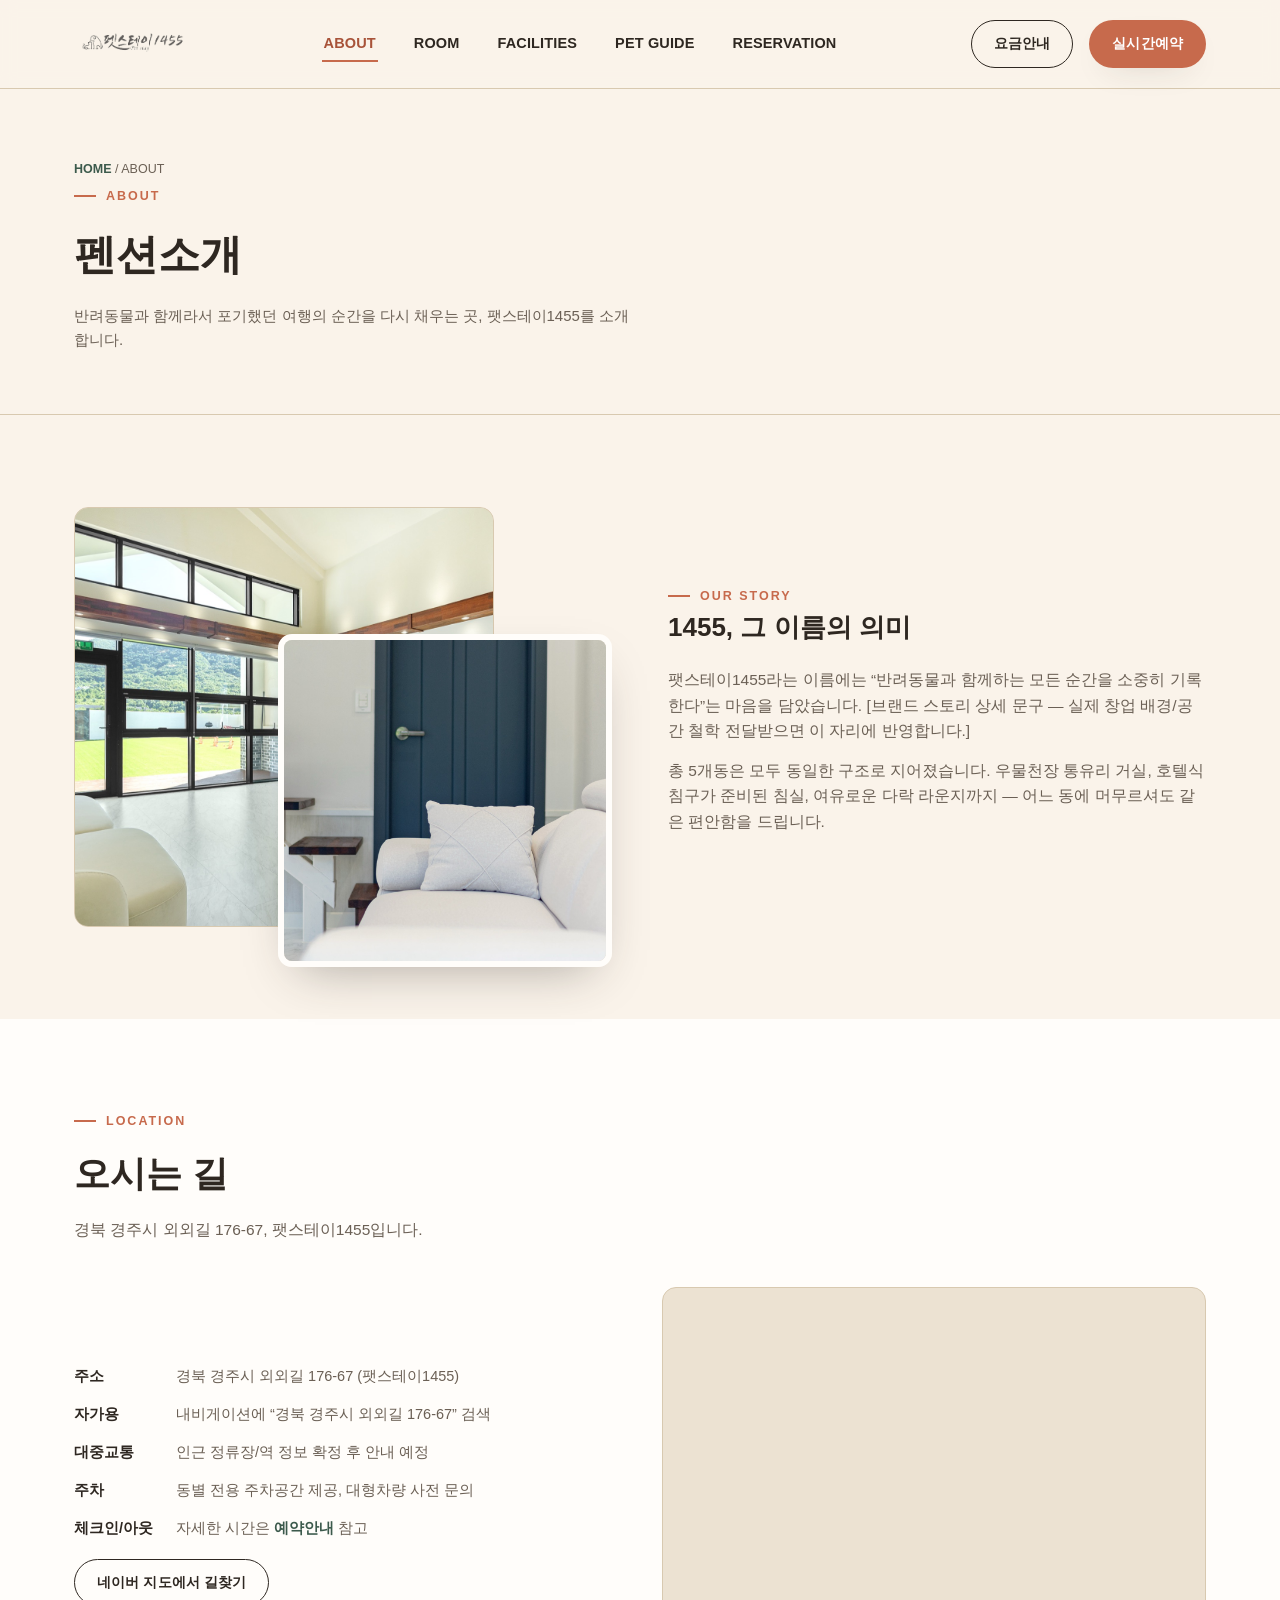
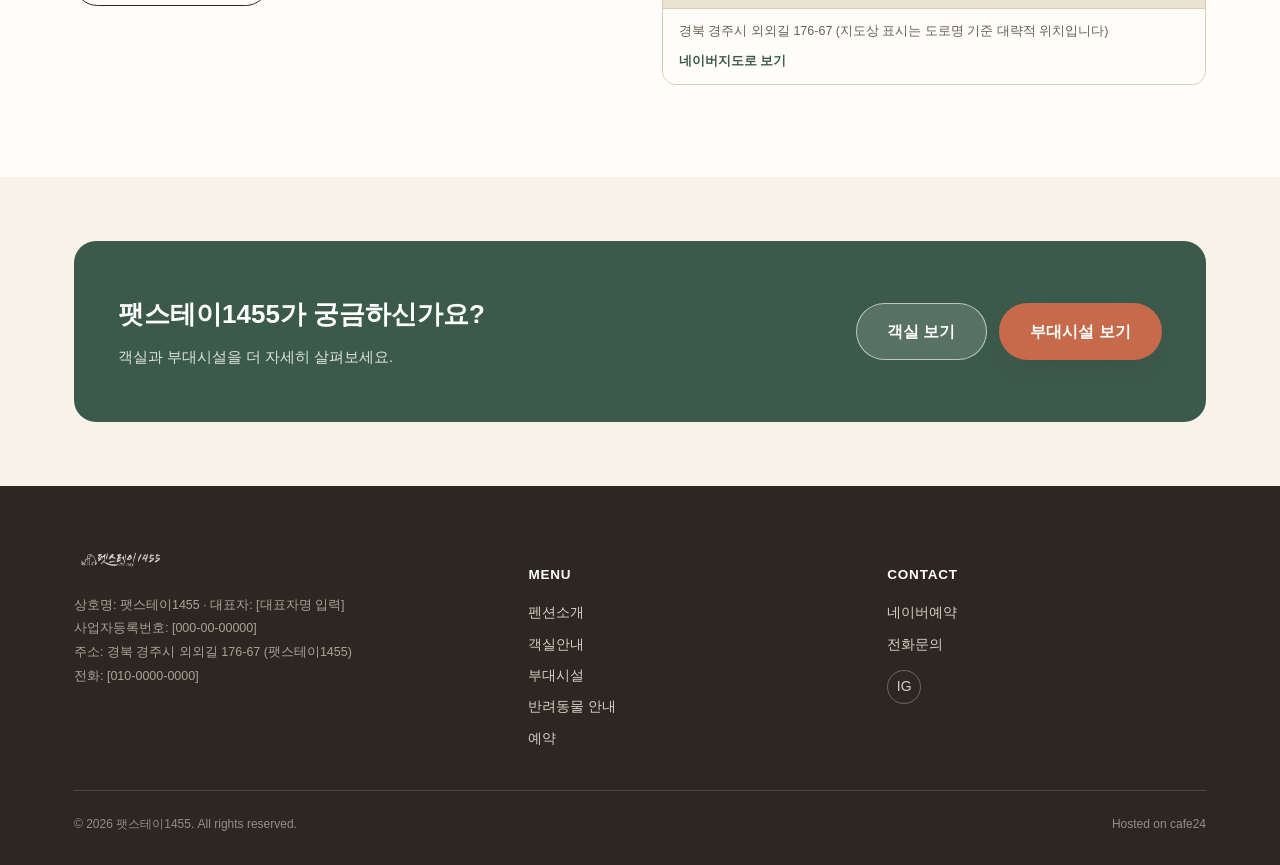
==== about.html @ 86162119 "Show map inline instead of click-through link Naver Maps requires an NCP Maps API client ID to embed" ====
<!DOCTYPE html>
<html lang="ko">
<head>
<meta charset="UTF-8">
<meta name="viewport" content="width=device-width, initial-scale=1.0">
<title>펜션소개 | 팻스테이1455</title>
<meta name="description" content="애견동반 독채펜션 팻스테이1455의 소개와 오시는 길 안내입니다.">
<link rel="icon" href="images/logo.png">
<link rel="stylesheet" href="css/style.css">
</head>
<body>

<header class="site-header">
  <div class="wrap">
    <a href="index.html" class="brand"><img src="images/logo.png" alt="팻스테이1455"></a>
    <nav class="gnb" id="gnb">
      <a href="about.html" aria-current="page">ABOUT</a>
      <a href="rooms.html">ROOM</a>
      <a href="facilities.html">FACILITIES</a>
      <a href="pet-guide.html">PET GUIDE</a>
      <a href="reservation.html">RESERVATION</a>
    </nav>
    <div class="header-cta">
      <a class="btn btn-outline" href="reservation.html">요금안내</a>
      <a class="btn btn-primary" href="https://booking.naver.com/booking/3/bizes/1223844" target="_blank" rel="noopener">실시간예약</a>
      <button class="nav-toggle" id="navToggle" aria-label="메뉴 열기" aria-expanded="false"><span></span></button>
    </div>
  </div>
</header>

<main>
  <section class="page-hero">
    <div class="wrap">
      <div class="breadcrumb"><a href="index.html">HOME</a> / ABOUT</div>
      <div class="eyebrow">About</div>
      <h1>펜션소개</h1>
      <p>반려동물과 함께라서 포기했던 여행의 순간을 다시 채우는 곳, 팻스테이1455를 소개합니다.</p>
    </div>
  </section>

  <section class="section">
    <div class="wrap intro-grid">
      <div class="intro-photos" data-reveal>
        <div class="ph tall">
          <img src="images/room-living-1.jpg" alt="거실 통유리 전경" onerror="this.style.display='none'">
        </div>
        <div class="ph square">
          <img src="images/room-detail.jpg" alt="계단 및 실내 디테일" onerror="this.style.display='none'">
        </div>
      </div>
      <div class="intro-text" data-reveal>
        <div class="eyebrow">Our Story</div>
        <h3>1455, 그 이름의 의미</h3>
        <p>팻스테이1455라는 이름에는 &ldquo;반려동물과 함께하는 모든 순간을 소중히 기록한다&rdquo;는 마음을 담았습니다. [브랜드 스토리 상세 문구 — 실제 창업 배경/공간 철학 전달받으면 이 자리에 반영합니다.]</p>
        <p>총 5개동은 모두 동일한 구조로 지어졌습니다. 우물천장 통유리 거실, 호텔식 침구가 준비된 침실, 여유로운 다락 라운지까지 — 어느 동에 머무르셔도 같은 편안함을 드립니다.</p>
      </div>
    </div>
  </section>

  <section class="section bg-paper">
    <div class="wrap">
      <div class="section-head" data-reveal>
        <div class="eyebrow">Location</div>
        <h2>오시는 길</h2>
        <p>경북 경주시 외외길 176-67, 팻스테이1455입니다.</p>
      </div>
      <div class="location-grid" data-reveal>
        <div>
          <ul class="info-list">
            <li><b>주소</b><span>경북 경주시 외외길 176-67 (팻스테이1455)</span></li>
            <li><b>자가용</b><span>내비게이션에 &ldquo;경북 경주시 외외길 176-67&rdquo; 검색</span></li>
            <li><b>대중교통</b><span>인근 정류장/역 정보 확정 후 안내 예정</span></li>
            <li><b>주차</b><span>동별 전용 주차공간 제공, 대형차량 사전 문의</span></li>
            <li><b>체크인/아웃</b><span>자세한 시간은 <a href="reservation.html" style="color:var(--pine); font-weight:600;">예약안내</a> 참고</span></li>
          </ul>
          <a class="btn btn-outline" style="margin-top:18px;" href="https://map.naver.com/p/search/%EA%B2%BD%EB%B6%81%20%EA%B2%BD%EC%A3%BC%EC%8B%9C%20%EC%99%B8%EC%99%B8%EA%B8%B8%20176-67" target="_blank" rel="noopener">네이버 지도에서 길찾기</a>
        </div>
        <div class="map-embed">
          <iframe src="https://www.openstreetmap.org/export/embed.html?bbox=129.167342%2C35.815226%2C129.179342%2C35.823226&amp;layer=mapnik&amp;marker=35.8192258%2C129.1733416" loading="lazy" referrerpolicy="no-referrer-when-downgrade" title="팻스테이1455 위치 지도"></iframe>
          <div class="map-embed-foot">
            <span>경북 경주시 외외길 176-67 (지도상 표시는 도로명 기준 대략적 위치입니다)</span>
            <a href="https://map.naver.com/p/search/%EA%B2%BD%EB%B6%81%20%EA%B2%BD%EC%A3%BC%EC%8B%9C%20%EC%99%B8%EC%99%B8%EA%B8%B8%20176-67" target="_blank" rel="noopener">네이버지도로 보기</a>
          </div>
        </div>
      </div>
    </div>
  </section>

  <section class="section-tight">
    <div class="wrap">
      <div class="cta-band" data-reveal>
        <div>
          <h3>팻스테이1455가 궁금하신가요?</h3>
          <p>객실과 부대시설을 더 자세히 살펴보세요.</p>
        </div>
        <div style="display:flex; gap:12px; flex-wrap:wrap;">
          <a class="btn btn-ghost-light btn-lg" href="rooms.html">객실 보기</a>
          <a class="btn btn-primary btn-lg" href="facilities.html">부대시설 보기</a>
        </div>
      </div>
    </div>
  </section>
</main>

<footer class="site-footer">
  <div class="wrap">
    <div class="footer-grid">
      <div class="footer-brand">
        <img src="images/logo-white.png" alt="팻스테이1455">
        <p class="footer-biz">
          상호명: 팻스테이1455 &middot; 대표자: [대표자명 입력]<br>
          사업자등록번호: [000-00-00000]<br>
          주소: 경북 경주시 외외길 176-67 (팻스테이1455)<br>
          전화: [010-0000-0000]
        </p>
      </div>
      <div>
        <h5>MENU</h5>
        <ul>
          <li><a href="about.html">펜션소개</a></li>
          <li><a href="rooms.html">객실안내</a></li>
          <li><a href="facilities.html">부대시설</a></li>
          <li><a href="pet-guide.html">반려동물 안내</a></li>
          <li><a href="reservation.html">예약</a></li>
        </ul>
      </div>
      <div>
        <h5>CONTACT</h5>
        <ul>
          <li><a href="https://booking.naver.com/booking/3/bizes/1223844" target="_blank" rel="noopener">네이버예약</a></li>
          <li><a href="tel:010-0000-0000">전화문의</a></li>
        </ul>
        <div class="sns-row" style="margin-top:14px;">
          <a href="#" aria-label="인스타그램">IG</a>
        </div>
      </div>
    </div>
    <div class="footer-bottom">
      <span>&copy; 2026 팻스테이1455. All rights reserved.</span>
      <span>Hosted on cafe24</span>
    </div>
  </div>
</footer>

<script src="js/main.js"></script>
</body>
</html>
---- css/style.css ----
/* =========================================================
   팻스테이1455 — 공통 스타일시트
   ========================================================= */

:root{
  --cream:#faf3ea;
  --paper:#fffdfa;
  --ink:#2e2721;
  --ink-soft:#6b6055;
  --terracotta:#c76a4c;
  --terracotta-dark:#a8533a;
  --terracotta-soft:#efd3c4;
  --pine:#3c5a4c;
  --pine-dark:#2b4238;
  --sky:#5c86a6;
  --stone:#ece2d2;
  --stone-line:#d8c9b0;
  --stone-line-strong:#b9a887;
  --shadow-soft: 0 12px 32px -18px rgba(46,39,33,0.28);
  --shadow-strong: 0 20px 48px -20px rgba(46,39,33,0.38);
  --radius-s: 8px;
  --radius-m: 14px;
  --radius-l: 22px;
  --sans: "Pretendard", -apple-system, BlinkMacSystemFont, "Apple SD Gothic Neo", "Malgun Gothic", "Noto Sans KR", sans-serif;
}

*, *::before, *::after{ box-sizing: border-box; }
html{ scroll-behavior: smooth; }
body{
  margin:0;
  background: var(--cream);
  color: var(--ink);
  font-family: var(--sans);
  line-height: 1.65;
  -webkit-font-smoothing: antialiased;
}
img{ max-width:100%; display:block; }
a{ color:inherit; text-decoration:none; }
ul{ margin:0; padding:0; list-style:none; }
h1,h2,h3,h4{ margin:0; text-wrap:balance; }
button{ font-family:inherit; }

.wrap{
  max-width: 1180px;
  margin: 0 auto;
  padding: 0 24px;
}

/* ---------- Header / GNB ---------- */
.site-header{
  position: sticky;
  top:0;
  z-index: 100;
  background: rgba(250,243,234,0.92);
  backdrop-filter: blur(8px);
  border-bottom: 1px solid var(--stone-line);
}
.site-header .wrap{
  display:flex;
  align-items:center;
  justify-content: space-between;
  height: 88px;
}
.brand{ display:flex; align-items:center; gap:10px; }
.brand img{ height: 48px; width:auto; }

.gnb{ display:flex; align-items:center; gap:34px; }
.gnb a{
  font-size: 14.5px;
  font-weight: 600;
  letter-spacing: 0.01em;
  color: var(--ink);
  position:relative;
  padding: 6px 2px;
}
.gnb a::after{
  content:"";
  position:absolute;
  left:0; right:0; bottom:0;
  height:2px;
  background: var(--terracotta);
  transform: scaleX(0);
  transform-origin: left;
  transition: transform .2s ease;
}
.gnb a:hover::after, .gnb a[aria-current="page"]::after{ transform: scaleX(1); }
.gnb a[aria-current="page"]{ color: var(--terracotta-dark); }

.header-cta{
  display:flex;
  align-items:center;
  gap:16px;
}
.btn{
  display:inline-flex;
  align-items:center;
  justify-content:center;
  gap:8px;
  padding: 11px 22px;
  border-radius: 100px;
  font-size: 14px;
  font-weight: 700;
  letter-spacing: 0.01em;
  border: 1px solid transparent;
  cursor:pointer;
  transition: transform .15s ease, box-shadow .15s ease, background .15s ease;
}
.btn:hover{ transform: translateY(-1px); }
.btn-primary{ background: var(--terracotta); color:#fff; box-shadow: var(--shadow-soft); }
.btn-primary:hover{ background: var(--terracotta-dark); }
.btn-outline{ background: transparent; border-color: var(--ink); color: var(--ink); }
.btn-outline:hover{ background: var(--ink); color: var(--cream); }
.btn-ghost-light{ background: rgba(255,255,255,0.14); border-color: rgba(255,255,255,0.6); color:#fff; }
.btn-ghost-light:hover{ background: rgba(255,255,255,0.26); }
.btn-block{ width:100%; }
.btn-lg{ padding:15px 30px; font-size:15.5px; }

.nav-toggle{
  display:none;
  width:40px; height:40px;
  border:1px solid var(--stone-line-strong);
  border-radius:10px;
  background: var(--paper);
  align-items:center; justify-content:center;
  cursor:pointer;
}
.nav-toggle span, .nav-toggle span::before, .nav-toggle span::after{
  content:""; display:block; width:18px; height:2px; background: var(--ink); position:relative; transition:.2s;
}
.nav-toggle span::before{ position:absolute; top:-6px; }
.nav-toggle span::after{ position:absolute; top:6px; }

/* ---------- Mobile nav ---------- */
@media (max-width: 880px){
  .gnb{
    position:fixed;
    top: 88px; left:0; right:0;
    background: var(--cream);
    flex-direction:column;
    align-items:flex-start;
    padding: 26px 24px 32px;
    gap: 20px;
    max-height: calc(100dvh - 88px);
    overflow-y: auto;
    box-shadow: var(--shadow-soft);
    border-bottom: 1px solid var(--stone-line);
    opacity: 0;
    visibility: hidden;
    transform: translateY(-10px);
    transition: transform .2s ease, opacity .2s ease, visibility .2s;
  }
  .gnb.open{ opacity:1; visibility:visible; transform: translateY(0); }
  .gnb a{ font-size: 17px; }
  .header-cta .btn-outline{ display:none; }
  .nav-toggle{ display:flex; }
}

/* ---------- Eyebrow / section headers ---------- */
.eyebrow{
  font-size: 12.5px;
  letter-spacing: 0.16em;
  text-transform: uppercase;
  color: var(--terracotta);
  font-weight: 700;
  display:flex; align-items:center; gap:10px;
}
.eyebrow::before{ content:""; width:22px; height:2px; background: var(--terracotta); display:inline-block; }

.section{ padding: 92px 0; }
.section-tight{ padding: 64px 0; }
.section-head{ max-width: 640px; margin-bottom: 44px; }
.section-head h2{
  font-size: clamp(26px, 3vw, 36px);
  margin-top: 12px;
  font-weight: 800;
}
.section-head p{ color: var(--ink-soft); margin-top: 14px; font-size: 15.5px; }
.section-head.center{ margin-left:auto; margin-right:auto; text-align:center; }
.section-head.center .eyebrow{ justify-content:center; }
.section-head.center .eyebrow::before{ display:none; }

.bg-paper{ background: var(--paper); }
.bg-pine{ background: var(--pine); color: #f3ede2; }
.bg-pine .eyebrow{ color: var(--terracotta-soft); }
.bg-pine .eyebrow::before{ background: var(--terracotta-soft); }
.bg-pine .section-head p{ color: rgba(243,237,226,0.78); }

/* ---------- Placeholder photo blocks ----------
   실제 JPG가 images/ 폴더에 들어오면 자동으로 그 사진이 노출되고,
   아직 없을 때는 대체 라벨이 있는 플레이스홀더로 보입니다. */
.ph{
  position:relative;
  border-radius: var(--radius-m);
  overflow:hidden;
  background:
    repeating-linear-gradient(135deg, var(--stone) 0 10px, #e2d5bf 10px 20px);
  border: 1px solid var(--stone-line);
  display:flex; align-items:flex-end;
  min-height: 220px;
}
.ph img{
  position:absolute; inset:0;
  width:100%; height:100%; object-fit:cover;
}
.ph.tall{ min-height: 420px; }
.ph.short{ min-height: 160px; }
.ph.square{ aspect-ratio: 1/1; min-height:0; }
.ph.wide{ aspect-ratio: 16/9; min-height:0; }

/* ---------- Hero ---------- */
.hero{
  position:relative;
  min-height: 82vh;
  display:flex;
  align-items:center;
  color:#fff;
  background: linear-gradient(180deg, rgba(30,25,20,0.35), rgba(30,25,20,0.6)),
    repeating-linear-gradient(135deg, #4a5c4f 0 24px, #3c4d42 24px 48px);
}
.hero.has-photo{ background-size: cover; background-position: center; }
.hero-inner{ position:relative; z-index:1; }
.hero h1{
  font-size: clamp(32px, 5vw, 56px);
  font-weight: 800;
  line-height:1.25;
  text-wrap: balance;
}
.hero .tagline{
  margin-top: 18px;
  font-size: 16.5px;
  max-width: 520px;
  opacity: 0.92;
}
.hero-actions{ margin-top: 34px; display:flex; gap:14px; flex-wrap:wrap; }

/* ---------- Quick icon strip ---------- */
.quick-strip{
  display:grid;
  grid-template-columns: repeat(5, 1fr);
  gap: 1px;
  background: var(--stone-line);
  border-top:1px solid var(--stone-line);
  border-bottom:1px solid var(--stone-line);
}
.quick-item{
  background: var(--paper);
  padding: 26px 14px;
  text-align:center;
  display:flex; flex-direction:column; align-items:center; gap:10px;
}
.quick-item .ic{ font-size: 26px; }
.quick-item span{ font-size: 13px; font-weight:600; color: var(--ink-soft); }
@media (max-width: 760px){
  .quick-strip{ grid-template-columns: repeat(2, 1fr); }
}

/* ---------- Intro (2-column story) ---------- */
.intro-grid{
  display:grid;
  grid-template-columns: 1fr 1fr;
  gap: 56px;
  align-items:center;
}
.intro-photos{ position:relative; }
.intro-photos .ph:first-child{ width: 78%; }
.intro-photos .ph:last-child{
  width: 62%; position:absolute; right:0; bottom:-40px;
  box-shadow: var(--shadow-strong); border: 6px solid var(--paper);
}
.intro-text h3{ font-size: 26px; margin-bottom: 18px; }
.intro-text p{ color: var(--ink-soft); font-size: 15.5px; margin: 0 0 14px; }
@media (max-width: 880px){
  .intro-grid{ grid-template-columns: 1fr; }
  .intro-photos{ margin-bottom: 60px; }
}

/* ---------- Cards / grids ---------- */
.card-grid{ display:grid; gap: 26px; }
.cols-2{ grid-template-columns: repeat(2, 1fr); }
.cols-3{ grid-template-columns: repeat(3, 1fr); }
.cols-4{ grid-template-columns: repeat(4, 1fr); }
.cols-5{ grid-template-columns: repeat(5, 1fr); }
@media (max-width: 980px){
  .cols-3, .cols-4, .cols-5{ grid-template-columns: repeat(2, 1fr); }
}
@media (max-width: 600px){
  .cols-2, .cols-3, .cols-4, .cols-5{ grid-template-columns: 1fr; }
}

.fac-card{
  background: var(--paper);
  border: 1px solid var(--stone-line);
  border-radius: var(--radius-m);
  overflow:hidden;
  box-shadow: var(--shadow-soft);
  transition: transform .2s ease;
}
.fac-card:hover{ transform: translateY(-4px); }
.fac-card .body{ padding: 20px 22px 24px; }
.fac-card h3{ font-size: 17.5px; margin-bottom: 6px; }
.fac-card p{ font-size: 13.5px; color: var(--ink-soft); margin:0; }

/* ---------- Pet gallery ---------- */
.pet-gallery{ display:grid; grid-template-columns: 1.3fr 1fr 1fr; gap: 14px; }
.pet-gallery .ph:first-child{ grid-row: span 2; }
@media (max-width: 760px){
  .pet-gallery{ grid-template-columns: 1fr 1fr; }
  .pet-gallery .ph:first-child{ grid-column: span 2; grid-row: auto; }
}

/* ---------- Guide strip ---------- */
.guide-strip{
  display:grid;
  grid-template-columns: repeat(4, 1fr);
  gap: 20px;
}
.guide-item{
  background: var(--paper);
  border: 1px solid var(--stone-line);
  border-radius: var(--radius-m);
  padding: 22px;
}
.guide-item .ic{ font-size:22px; margin-bottom:10px; display:block; }
.guide-item h4{ font-size: 14.5px; margin-bottom:6px; }
.guide-item p{ font-size: 13px; color: var(--ink-soft); margin:0; }
@media (max-width: 880px){ .guide-strip{ grid-template-columns: repeat(2,1fr); } }

/* ---------- Room booking cards ---------- */
.room-cards{ display:grid; grid-template-columns: 1fr 1fr; gap: 26px; }
@media (max-width: 880px){ .room-cards{ grid-template-columns: 1fr; } }
.room-card{
  background: var(--paper);
  border: 1px solid var(--stone-line);
  border-radius: var(--radius-l);
  padding: 30px;
  box-shadow: var(--shadow-soft);
  display:flex; flex-direction:column; gap:16px;
}
.room-card .tag{
  align-self:flex-start;
  font-size: 11.5px; font-weight:700; letter-spacing:.04em;
  padding: 4px 12px; border-radius:100px;
  background: var(--terracotta-soft); color: var(--terracotta-dark);
}
.room-card h3{ font-size: 22px; }
.room-card .spec-list{ display:flex; flex-direction:column; gap:8px; margin: 4px 0 6px; }
.room-card .spec-list li{ font-size: 13.5px; color: var(--ink-soft); display:flex; gap:8px; }
.room-card .spec-list li b{ color: var(--ink); font-weight:600; min-width: 74px; }
.room-card .price{ font-size: 20px; font-weight:800; }
.room-card .price small{ font-size: 12.5px; font-weight:500; color: var(--ink-soft); }

/* ---------- Location / Map embed ---------- */
.map-embed{
  border: 1px solid var(--stone-line);
  border-radius: var(--radius-m);
  overflow: hidden;
  background: var(--stone);
}
.map-embed iframe{
  width: 100%;
  height: 320px;
  border: 0;
  display: block;
}
.map-embed-foot{
  display:flex;
  align-items:center;
  justify-content:space-between;
  gap: 10px;
  flex-wrap: wrap;
  padding: 12px 16px;
  font-size: 12.5px;
  color: var(--ink-soft);
  background: var(--paper);
  border-top: 1px solid var(--stone-line);
}
.map-embed-foot a{ color: var(--pine); font-weight:700; white-space:nowrap; }
.location-grid{ display:grid; grid-template-columns: 1fr 1fr; gap: 44px; align-items:center; }
@media (max-width: 880px){ .location-grid{ grid-template-columns:1fr; } }
.info-list{ display:flex; flex-direction:column; gap:14px; }
.info-list li{ display:flex; gap:14px; font-size:14.5px; }
.info-list li b{ min-width: 88px; color: var(--ink); }
.info-list li span{ color: var(--ink-soft); }

/* ---------- CTA band ---------- */
.cta-band{
  background: var(--pine);
  color: #fff;
  border-radius: var(--radius-l);
  padding: 52px 44px;
  display:flex; align-items:center; justify-content:space-between; gap: 30px;
  flex-wrap:wrap;
}
.cta-band h3{ font-size: 26px; margin-bottom:10px; }
.cta-band p{ opacity:.82; margin:0; font-size:14.5px; }

/* ---------- Footer ---------- */
.site-footer{ background: var(--ink); color: rgba(250,243,234,0.82); padding: 56px 0 30px; }
.footer-grid{ display:grid; grid-template-columns: 1.3fr 1fr 1fr; gap: 40px; }
@media (max-width:880px){ .footer-grid{ grid-template-columns:1fr; } }
.footer-grid h5{ color:#fff; font-size:13.5px; letter-spacing:.06em; text-transform:uppercase; margin-bottom:16px; }
.footer-brand img{ height:38px; margin-bottom:14px; }
.footer-grid ul{ display:flex; flex-direction:column; gap:9px; font-size:13.5px; }
.footer-grid ul a:hover{ color:#fff; }
.footer-biz{ font-size:12.5px; line-height:1.9; color: rgba(250,243,234,0.6); }
.footer-bottom{
  margin-top: 40px; padding-top: 24px;
  border-top: 1px solid rgba(250,243,234,0.14);
  display:flex; justify-content:space-between; flex-wrap:wrap; gap:10px;
  font-size: 12px; color: rgba(250,243,234,0.5);
}
.sns-row{ display:flex; gap:12px; }
.sns-row a{
  width:34px; height:34px; border-radius:50%;
  border:1px solid rgba(250,243,234,0.3);
  display:flex; align-items:center; justify-content:center;
  font-size:14px;
}

/* ---------- Page hero (sub pages) ---------- */
.page-hero{
  padding: 70px 0 46px;
  border-bottom: 1px solid var(--stone-line);
}
.page-hero .eyebrow{ justify-content:flex-start; }
.page-hero h1{ font-size: clamp(28px,4vw,42px); margin-top:14px; }
.page-hero p{ color: var(--ink-soft); margin-top:14px; max-width: 560px; font-size:15px; }
.breadcrumb{ font-size:12.5px; color: var(--ink-soft); margin-bottom: 6px; }
.breadcrumb a{ color: var(--pine); font-weight:600; }

/* ---------- Utility ---------- */
.stack{ display:flex; flex-direction:column; gap:14px; }
.mt-0{ margin-top:0; }
.text-center{ text-align:center; }
.divider{ height:1px; background: var(--stone-line); margin: 0; }
.note-box{
  background: var(--stone);
  border: 1px solid var(--stone-line);
  border-radius: var(--radius-m);
  padding: 22px 24px;
  font-size: 13.5px;
  color: var(--ink-soft);
}
.note-box b{ color: var(--ink); }
.table-simple{ width:100%; border-collapse: collapse; }
.table-simple th, .table-simple td{
  padding: 14px 16px; text-align:left; font-size:14px;
  border-bottom: 1px solid var(--stone-line);
}
.table-simple th{ color: var(--ink-soft); font-weight:600; font-size:13px; }
.table-wrap{ overflow-x:auto; background: var(--paper); border:1px solid var(--stone-line); border-radius: var(--radius-m); }

[data-reveal]{ opacity:0; transform: translateY(18px); transition: opacity .6s ease, transform .6s ease; }
[data-reveal].in{ opacity:1; transform:none; }
@media (prefers-reduced-motion: reduce){
  [data-reveal]{ opacity:1; transform:none; transition:none; }
  html{ scroll-behavior:auto; }
}
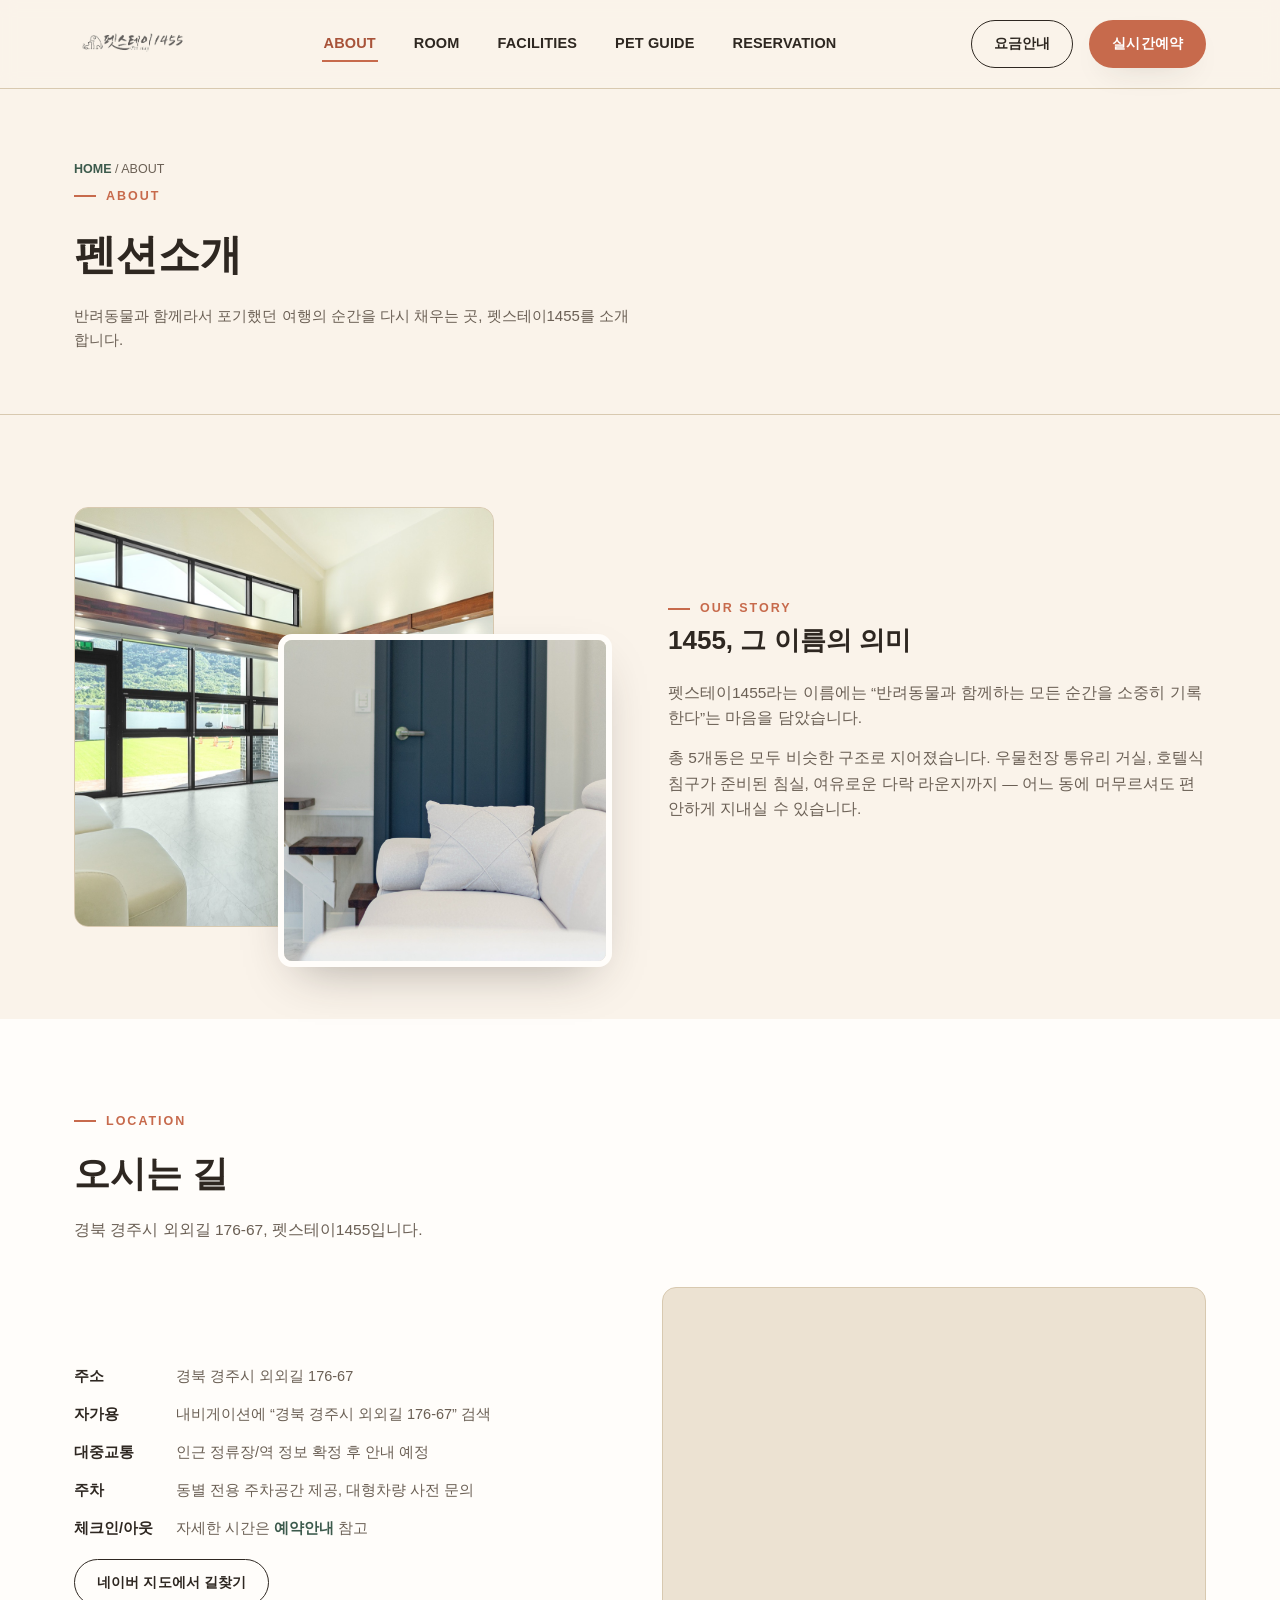
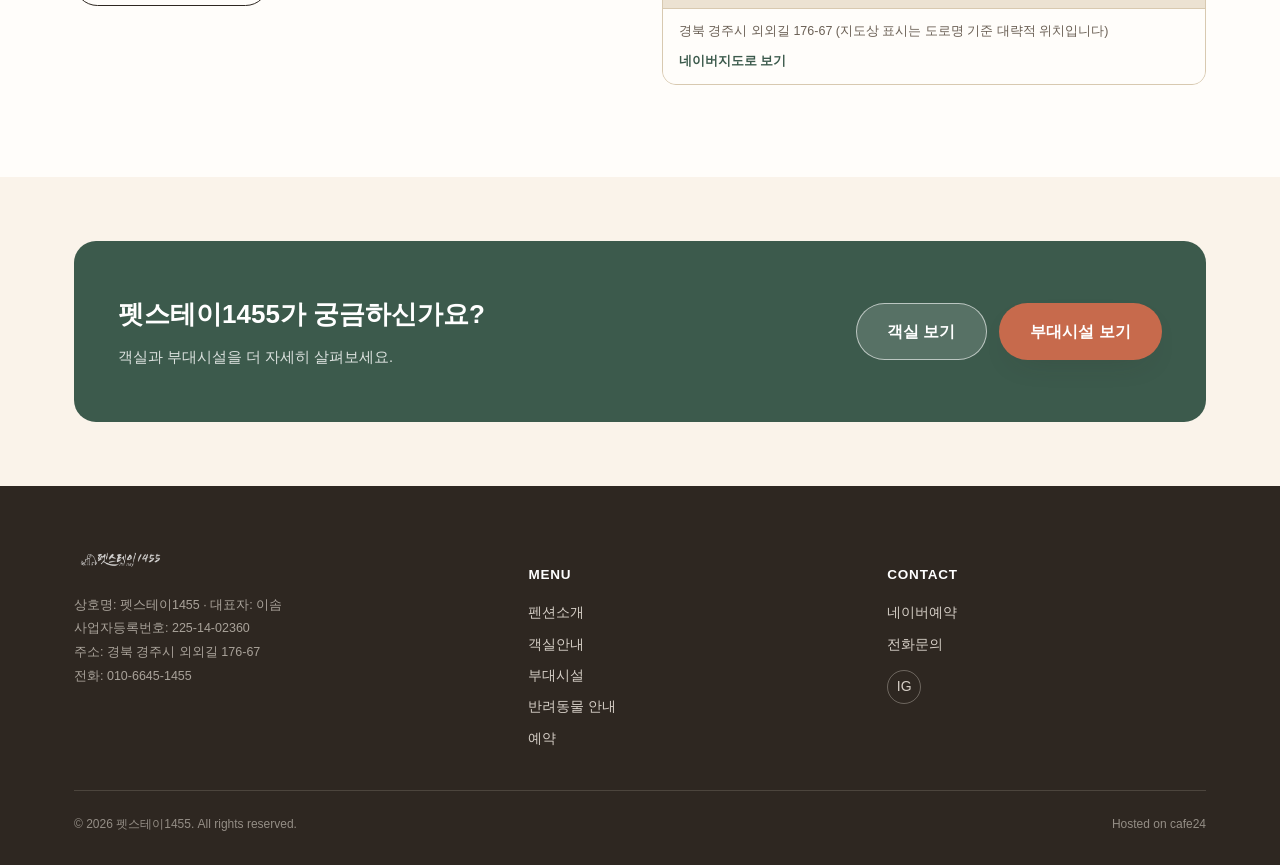
==== commit cffb4dbc: "Apply PDF review feedback and real business info - Correct brand spelling sitewide: 팻스테이1455 -> 펫스테이" ====
--- a/about.html
+++ b/about.html
@@ -3,8 +3,8 @@
 <head>
 <meta charset="UTF-8">
 <meta name="viewport" content="width=device-width, initial-scale=1.0">
-<title>펜션소개 | 팻스테이1455</title>
-<meta name="description" content="애견동반 독채펜션 팻스테이1455의 소개와 오시는 길 안내입니다.">
+<title>펜션소개 | 펫스테이1455</title>
+<meta name="description" content="애견동반 독채펜션 펫스테이1455의 소개와 오시는 길 안내입니다.">
 <link rel="icon" href="images/logo.png">
 <link rel="stylesheet" href="css/style.css">
 </head>
@@ -12,7 +12,7 @@
 
 <header class="site-header">
   <div class="wrap">
-    <a href="index.html" class="brand"><img src="images/logo.png" alt="팻스테이1455"></a>
+    <a href="index.html" class="brand"><img src="images/logo.png" alt="펫스테이1455"></a>
     <nav class="gnb" id="gnb">
       <a href="about.html" aria-current="page">ABOUT</a>
       <a href="rooms.html">ROOM</a>
@@ -34,7 +34,7 @@
       <div class="breadcrumb"><a href="index.html">HOME</a> / ABOUT</div>
       <div class="eyebrow">About</div>
       <h1>펜션소개</h1>
-      <p>반려동물과 함께라서 포기했던 여행의 순간을 다시 채우는 곳, 팻스테이1455를 소개합니다.</p>
+      <p>반려동물과 함께라서 포기했던 여행의 순간을 다시 채우는 곳, 펫스테이1455를 소개합니다.</p>
     </div>
   </section>
 
@@ -51,8 +51,8 @@
       <div class="intro-text" data-reveal>
         <div class="eyebrow">Our Story</div>
         <h3>1455, 그 이름의 의미</h3>
-        <p>팻스테이1455라는 이름에는 &ldquo;반려동물과 함께하는 모든 순간을 소중히 기록한다&rdquo;는 마음을 담았습니다. [브랜드 스토리 상세 문구 — 실제 창업 배경/공간 철학 전달받으면 이 자리에 반영합니다.]</p>
-        <p>총 5개동은 모두 동일한 구조로 지어졌습니다. 우물천장 통유리 거실, 호텔식 침구가 준비된 침실, 여유로운 다락 라운지까지 — 어느 동에 머무르셔도 같은 편안함을 드립니다.</p>
+        <p>펫스테이1455라는 이름에는 &ldquo;반려동물과 함께하는 모든 순간을 소중히 기록한다&rdquo;는 마음을 담았습니다.</p>
+        <p>총 5개동은 모두 비슷한 구조로 지어졌습니다. 우물천장 통유리 거실, 호텔식 침구가 준비된 침실, 여유로운 다락 라운지까지 — 어느 동에 머무르셔도 편안하게 지내실 수 있습니다.</p>
       </div>
     </div>
   </section>
@@ -62,12 +62,12 @@
       <div class="section-head" data-reveal>
         <div class="eyebrow">Location</div>
         <h2>오시는 길</h2>
-        <p>경북 경주시 외외길 176-67, 팻스테이1455입니다.</p>
+        <p>경북 경주시 외외길 176-67, 펫스테이1455입니다.</p>
       </div>
       <div class="location-grid" data-reveal>
         <div>
           <ul class="info-list">
-            <li><b>주소</b><span>경북 경주시 외외길 176-67 (팻스테이1455)</span></li>
+            <li><b>주소</b><span>경북 경주시 외외길 176-67</span></li>
             <li><b>자가용</b><span>내비게이션에 &ldquo;경북 경주시 외외길 176-67&rdquo; 검색</span></li>
             <li><b>대중교통</b><span>인근 정류장/역 정보 확정 후 안내 예정</span></li>
             <li><b>주차</b><span>동별 전용 주차공간 제공, 대형차량 사전 문의</span></li>
@@ -76,7 +76,7 @@
           <a class="btn btn-outline" style="margin-top:18px;" href="https://map.naver.com/p/search/%EA%B2%BD%EB%B6%81%20%EA%B2%BD%EC%A3%BC%EC%8B%9C%20%EC%99%B8%EC%99%B8%EA%B8%B8%20176-67" target="_blank" rel="noopener">네이버 지도에서 길찾기</a>
         </div>
         <div class="map-embed">
-          <iframe src="https://www.openstreetmap.org/export/embed.html?bbox=129.167342%2C35.815226%2C129.179342%2C35.823226&amp;layer=mapnik&amp;marker=35.8192258%2C129.1733416" loading="lazy" referrerpolicy="no-referrer-when-downgrade" title="팻스테이1455 위치 지도"></iframe>
+          <iframe src="https://www.openstreetmap.org/export/embed.html?bbox=129.167342%2C35.815226%2C129.179342%2C35.823226&amp;layer=mapnik&amp;marker=35.8192258%2C129.1733416" loading="lazy" referrerpolicy="no-referrer-when-downgrade" title="펫스테이1455 위치 지도"></iframe>
           <div class="map-embed-foot">
             <span>경북 경주시 외외길 176-67 (지도상 표시는 도로명 기준 대략적 위치입니다)</span>
             <a href="https://map.naver.com/p/search/%EA%B2%BD%EB%B6%81%20%EA%B2%BD%EC%A3%BC%EC%8B%9C%20%EC%99%B8%EC%99%B8%EA%B8%B8%20176-67" target="_blank" rel="noopener">네이버지도로 보기</a>
@@ -90,7 +90,7 @@
     <div class="wrap">
       <div class="cta-band" data-reveal>
         <div>
-          <h3>팻스테이1455가 궁금하신가요?</h3>
+          <h3>펫스테이1455가 궁금하신가요?</h3>
           <p>객실과 부대시설을 더 자세히 살펴보세요.</p>
         </div>
         <div style="display:flex; gap:12px; flex-wrap:wrap;">
@@ -106,12 +106,12 @@
   <div class="wrap">
     <div class="footer-grid">
       <div class="footer-brand">
-        <img src="images/logo-white.png" alt="팻스테이1455">
+        <img src="images/logo-white.png" alt="펫스테이1455">
         <p class="footer-biz">
-          상호명: 팻스테이1455 &middot; 대표자: [대표자명 입력]<br>
-          사업자등록번호: [000-00-00000]<br>
-          주소: 경북 경주시 외외길 176-67 (팻스테이1455)<br>
-          전화: [010-0000-0000]
+          상호명: 펫스테이1455 &middot; 대표자: 이솜<br>
+          사업자등록번호: 225-14-02360<br>
+          주소: 경북 경주시 외외길 176-67<br>
+          전화: 010-6645-1455
         </p>
       </div>
       <div>
@@ -128,7 +128,7 @@
         <h5>CONTACT</h5>
         <ul>
           <li><a href="https://booking.naver.com/booking/3/bizes/1223844" target="_blank" rel="noopener">네이버예약</a></li>
-          <li><a href="tel:010-0000-0000">전화문의</a></li>
+          <li><a href="tel:010-6645-1455">전화문의</a></li>
         </ul>
         <div class="sns-row" style="margin-top:14px;">
           <a href="#" aria-label="인스타그램">IG</a>
@@ -136,7 +136,7 @@
       </div>
     </div>
     <div class="footer-bottom">
-      <span>&copy; 2026 팻스테이1455. All rights reserved.</span>
+      <span>&copy; 2026 펫스테이1455. All rights reserved.</span>
       <span>Hosted on cafe24</span>
     </div>
   </div>
--- a/css/style.css
+++ b/css/style.css
@@ -325,29 +325,6 @@
 .guide-item p{ font-size: 13px; color: var(--ink-soft); margin:0; }
 @media (max-width: 880px){ .guide-strip{ grid-template-columns: repeat(2,1fr); } }
 
-/* ---------- Room booking cards ---------- */
-.room-cards{ display:grid; grid-template-columns: 1fr 1fr; gap: 26px; }
-@media (max-width: 880px){ .room-cards{ grid-template-columns: 1fr; } }
-.room-card{
-  background: var(--paper);
-  border: 1px solid var(--stone-line);
-  border-radius: var(--radius-l);
-  padding: 30px;
-  box-shadow: var(--shadow-soft);
-  display:flex; flex-direction:column; gap:16px;
-}
-.room-card .tag{
-  align-self:flex-start;
-  font-size: 11.5px; font-weight:700; letter-spacing:.04em;
-  padding: 4px 12px; border-radius:100px;
-  background: var(--terracotta-soft); color: var(--terracotta-dark);
-}
-.room-card h3{ font-size: 22px; }
-.room-card .spec-list{ display:flex; flex-direction:column; gap:8px; margin: 4px 0 6px; }
-.room-card .spec-list li{ font-size: 13.5px; color: var(--ink-soft); display:flex; gap:8px; }
-.room-card .spec-list li b{ color: var(--ink); font-weight:600; min-width: 74px; }
-.room-card .price{ font-size: 20px; font-weight:800; }
-.room-card .price small{ font-size: 12.5px; font-weight:500; color: var(--ink-soft); }
 
 /* ---------- Location / Map embed ---------- */
 .map-embed{
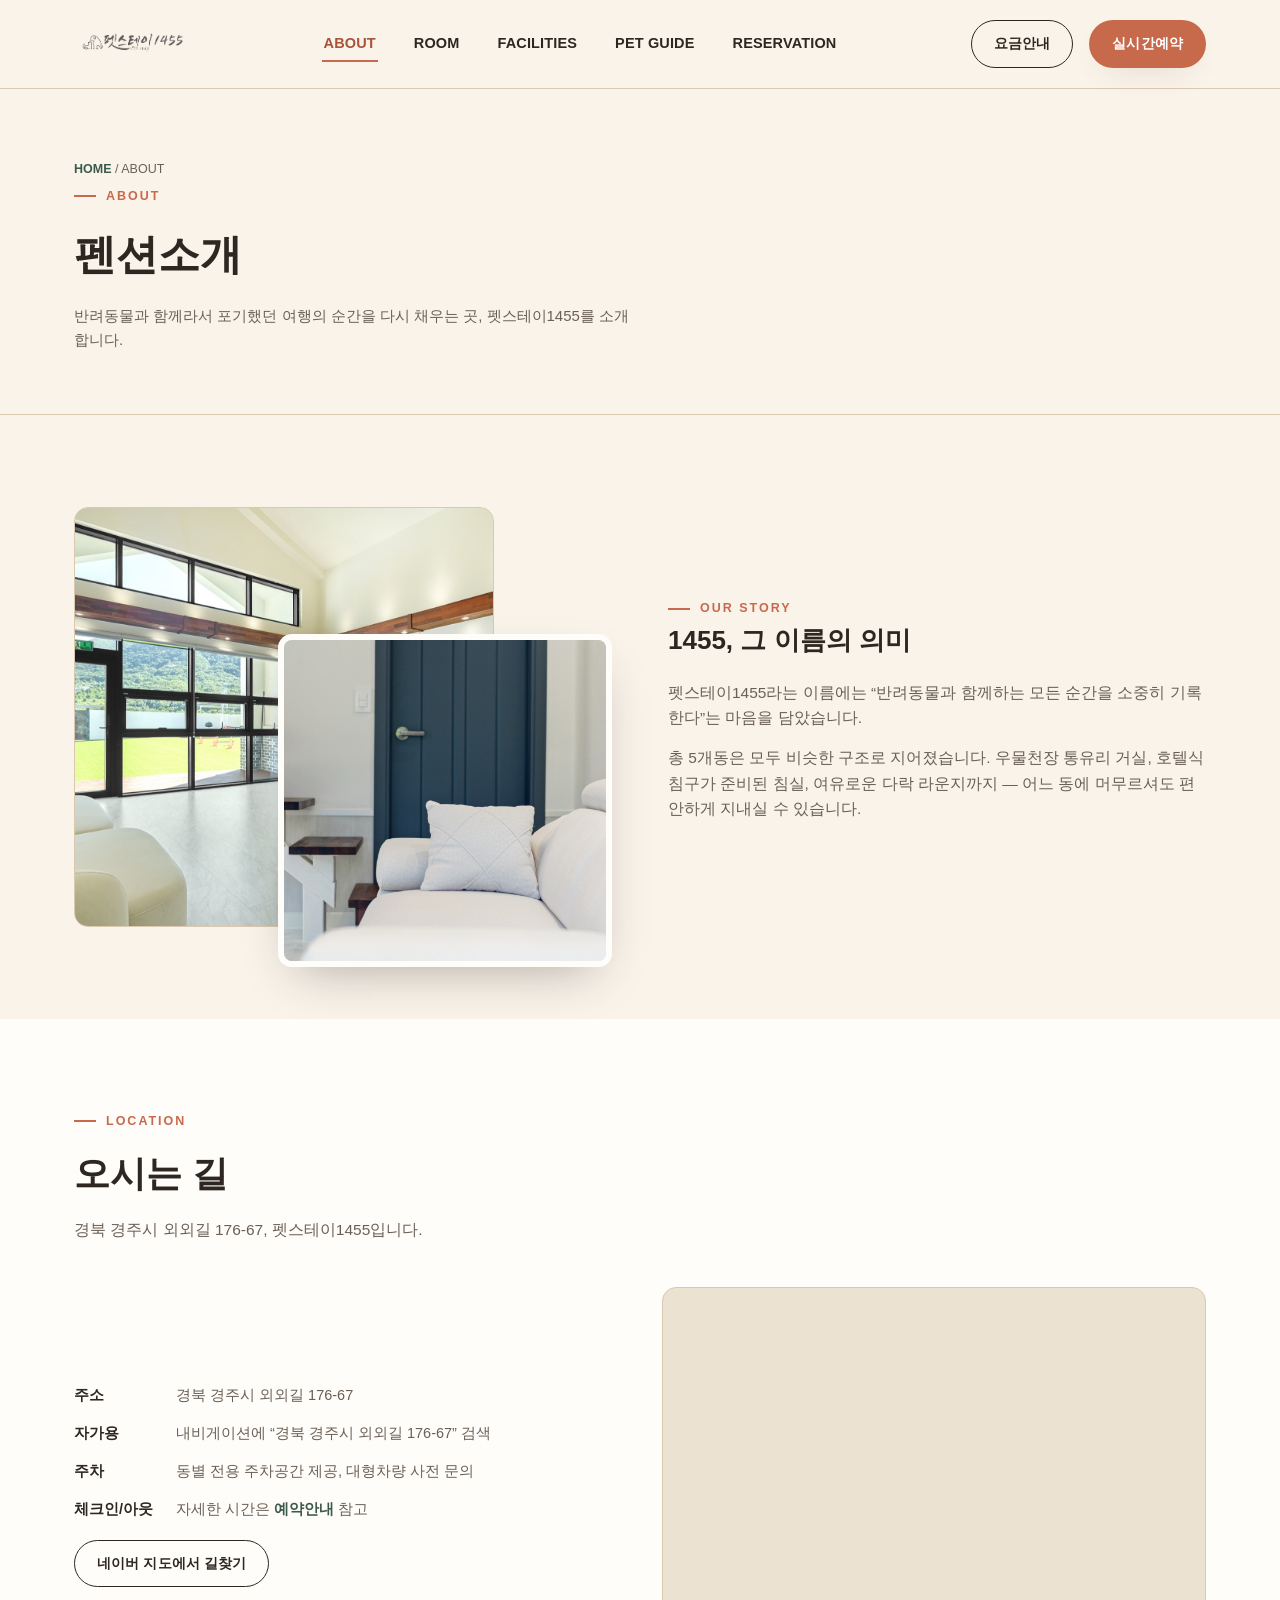
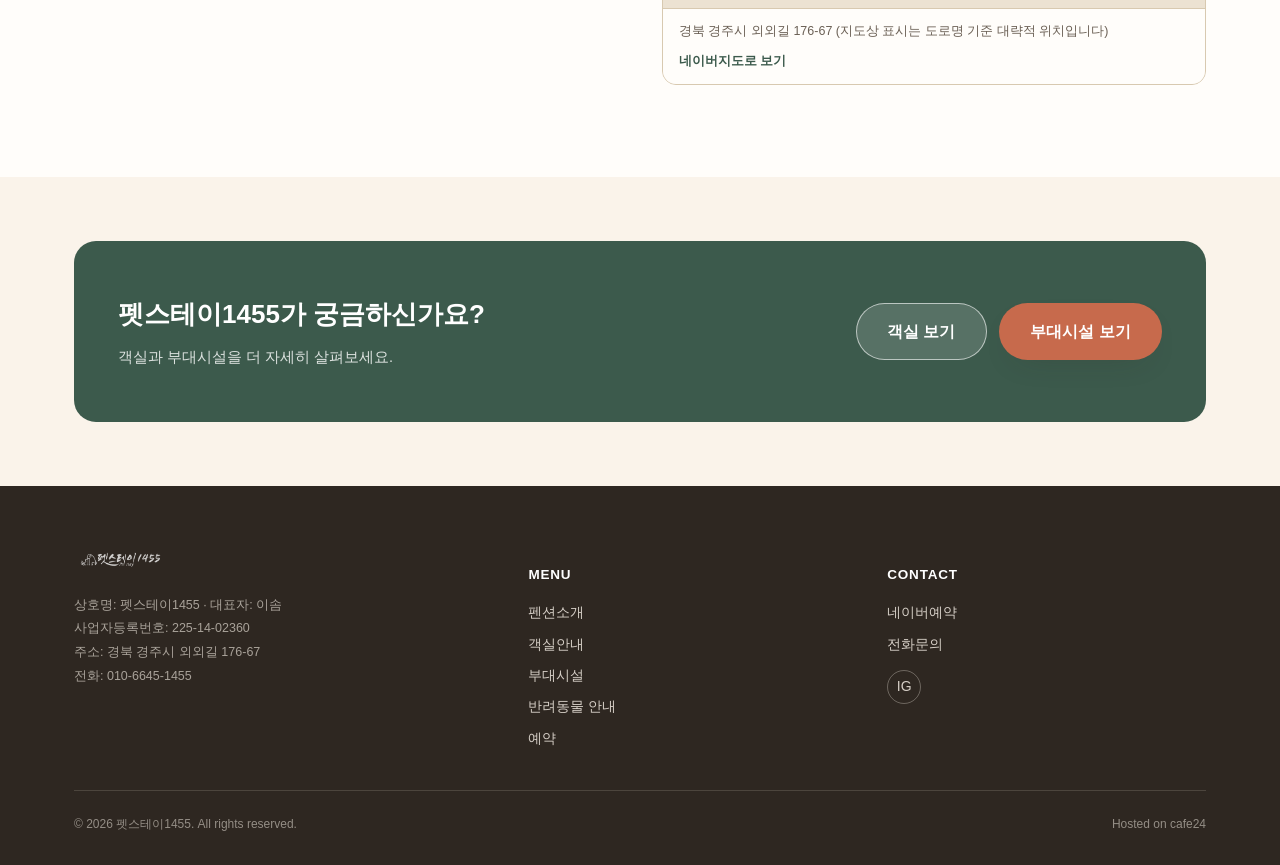
==== commit 6f410df7: "Remove 대중교통 line from 오시는 길 sections" ====
--- a/about.html
+++ b/about.html
@@ -69,7 +69,6 @@
           <ul class="info-list">
             <li><b>주소</b><span>경북 경주시 외외길 176-67</span></li>
             <li><b>자가용</b><span>내비게이션에 &ldquo;경북 경주시 외외길 176-67&rdquo; 검색</span></li>
-            <li><b>대중교통</b><span>인근 정류장/역 정보 확정 후 안내 예정</span></li>
             <li><b>주차</b><span>동별 전용 주차공간 제공, 대형차량 사전 문의</span></li>
             <li><b>체크인/아웃</b><span>자세한 시간은 <a href="reservation.html" style="color:var(--pine); font-weight:600;">예약안내</a> 참고</span></li>
           </ul>
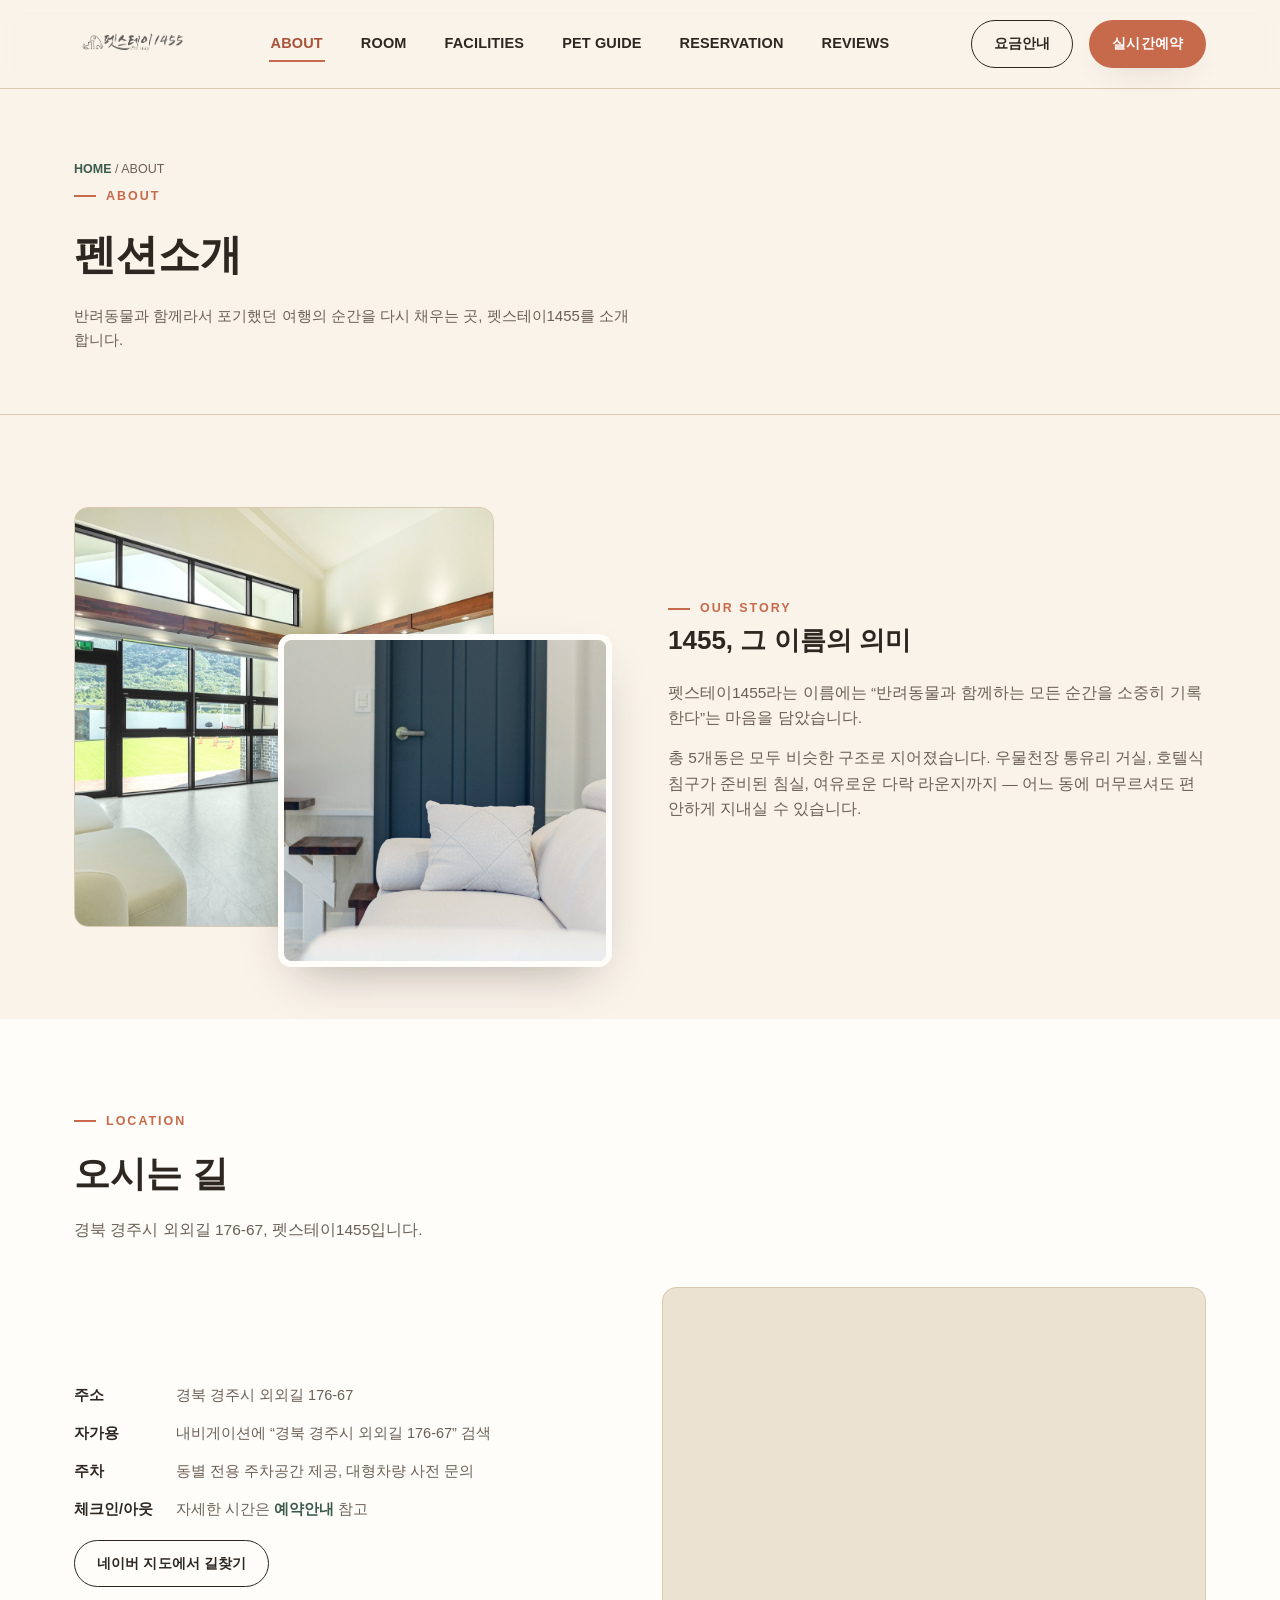
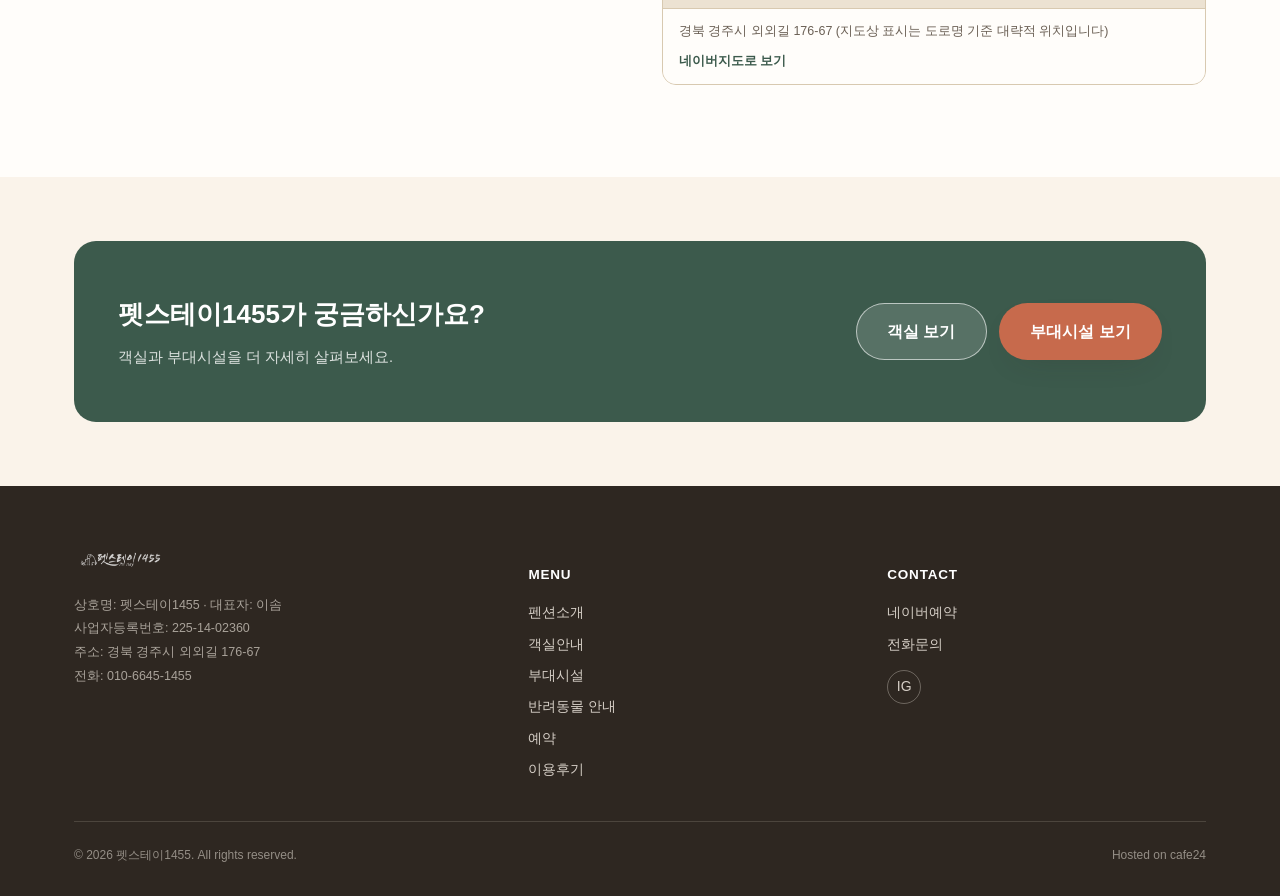
==== commit 20b6d27a: "Add REVIEWS page for Instagram tagged-photo widget New reviews.html menu item ("이용후기") wired into na" ====
--- a/about.html
+++ b/about.html
@@ -19,6 +19,7 @@
       <a href="facilities.html">FACILITIES</a>
       <a href="pet-guide.html">PET GUIDE</a>
       <a href="reservation.html">RESERVATION</a>
+      <a href="reviews.html">REVIEWS</a>
     </nav>
     <div class="header-cta">
       <a class="btn btn-outline" href="reservation.html">요금안내</a>
@@ -121,6 +122,7 @@
           <li><a href="facilities.html">부대시설</a></li>
           <li><a href="pet-guide.html">반려동물 안내</a></li>
           <li><a href="reservation.html">예약</a></li>
+          <li><a href="reviews.html">이용후기</a></li>
         </ul>
       </div>
       <div>
--- a/css/style.css
+++ b/css/style.css
@@ -394,6 +394,30 @@
   font-size:14px;
 }
 
+/* ---------- Instagram widget slot ---------- */
+.widget-slot{
+  border: 1px dashed var(--stone-line-strong);
+  border-radius: var(--radius-m);
+  background: var(--stone);
+  padding: 64px 24px;
+  text-align: center;
+  color: var(--ink-soft);
+}
+.widget-slot .icon{ font-size:34px; display:block; margin-bottom:14px; }
+.widget-slot b{ color: var(--ink); }
+.widget-slot .steps{
+  margin: 20px auto 0;
+  max-width: 440px;
+  text-align: left;
+  font-size: 12.5px;
+  display:flex;
+  flex-direction:column;
+  gap: 7px;
+}
+.widget-slot .steps li{ display:flex; gap:8px; }
+.widget-slot .steps b{ font-family:var(--sans, inherit); }
+.insta-embed-wrap{ min-height: 1px; }
+
 /* ---------- Page hero (sub pages) ---------- */
 .page-hero{
   padding: 70px 0 46px;
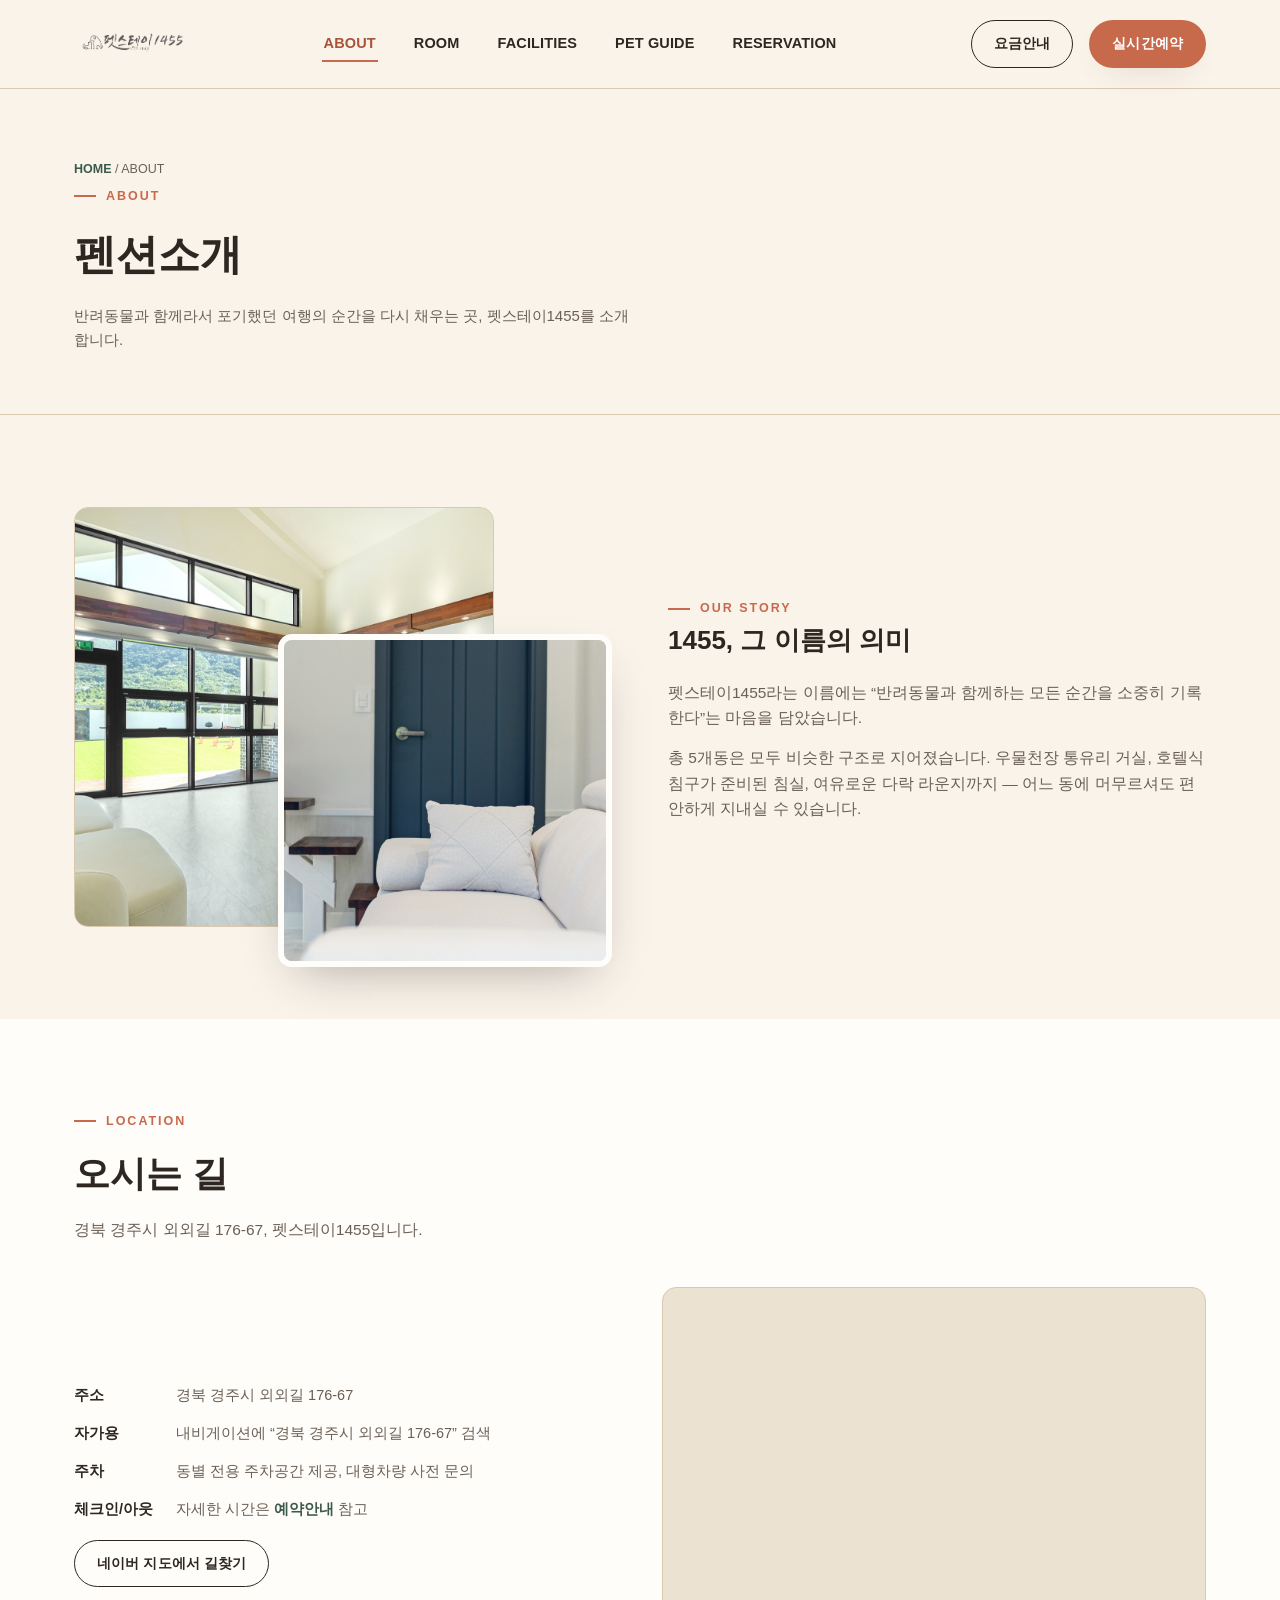
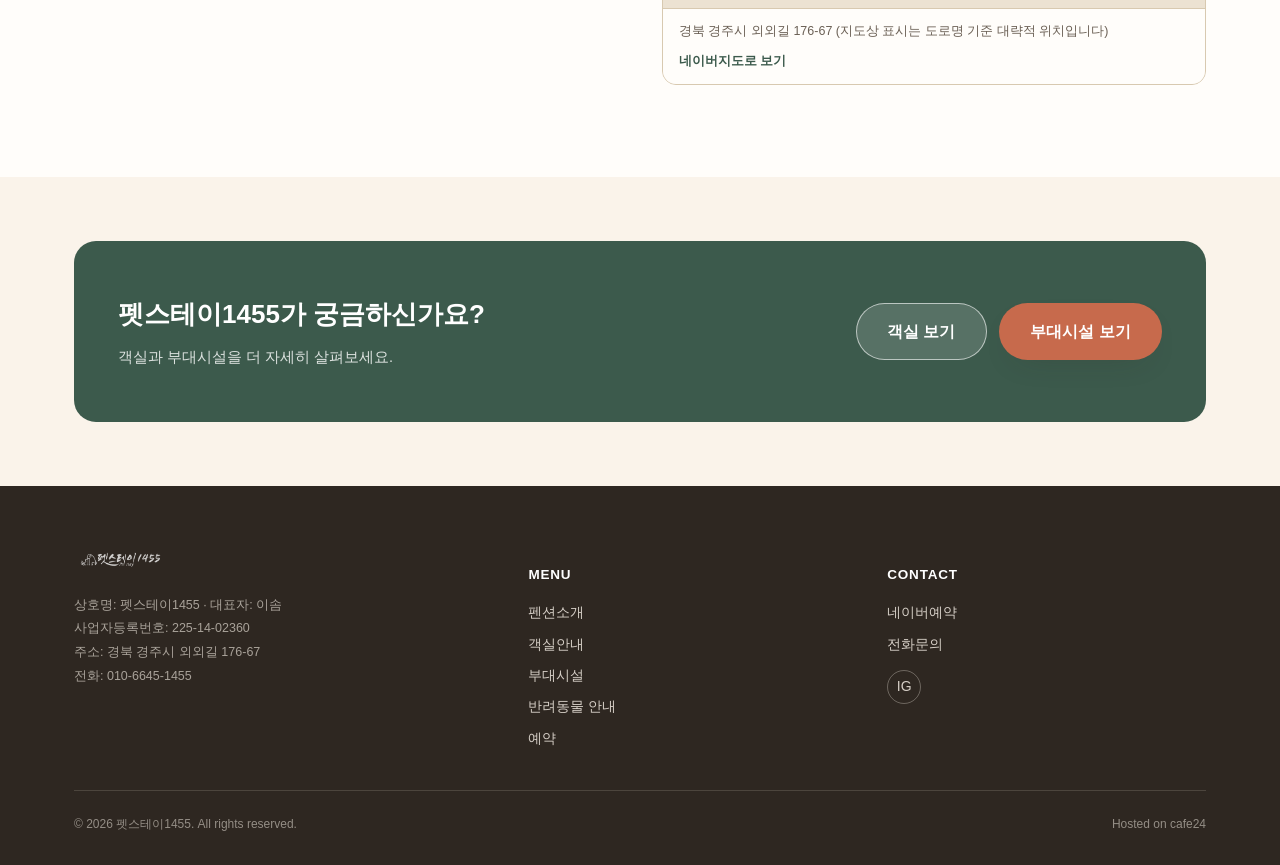
==== commit a3e55da9: "Comment out REVIEWS nav/footer links for now Instagram widget isn't connected yet, so hide the entry" ====
--- a/about.html
+++ b/about.html
@@ -19,7 +19,7 @@
       <a href="facilities.html">FACILITIES</a>
       <a href="pet-guide.html">PET GUIDE</a>
       <a href="reservation.html">RESERVATION</a>
-      <a href="reviews.html">REVIEWS</a>
+      <!-- <a href="reviews.html">REVIEWS</a> -->
     </nav>
     <div class="header-cta">
       <a class="btn btn-outline" href="reservation.html">요금안내</a>
@@ -122,7 +122,7 @@
           <li><a href="facilities.html">부대시설</a></li>
           <li><a href="pet-guide.html">반려동물 안내</a></li>
           <li><a href="reservation.html">예약</a></li>
-          <li><a href="reviews.html">이용후기</a></li>
+          <!-- <li><a href="reviews.html">이용후기</a></li> -->
         </ul>
       </div>
       <div>
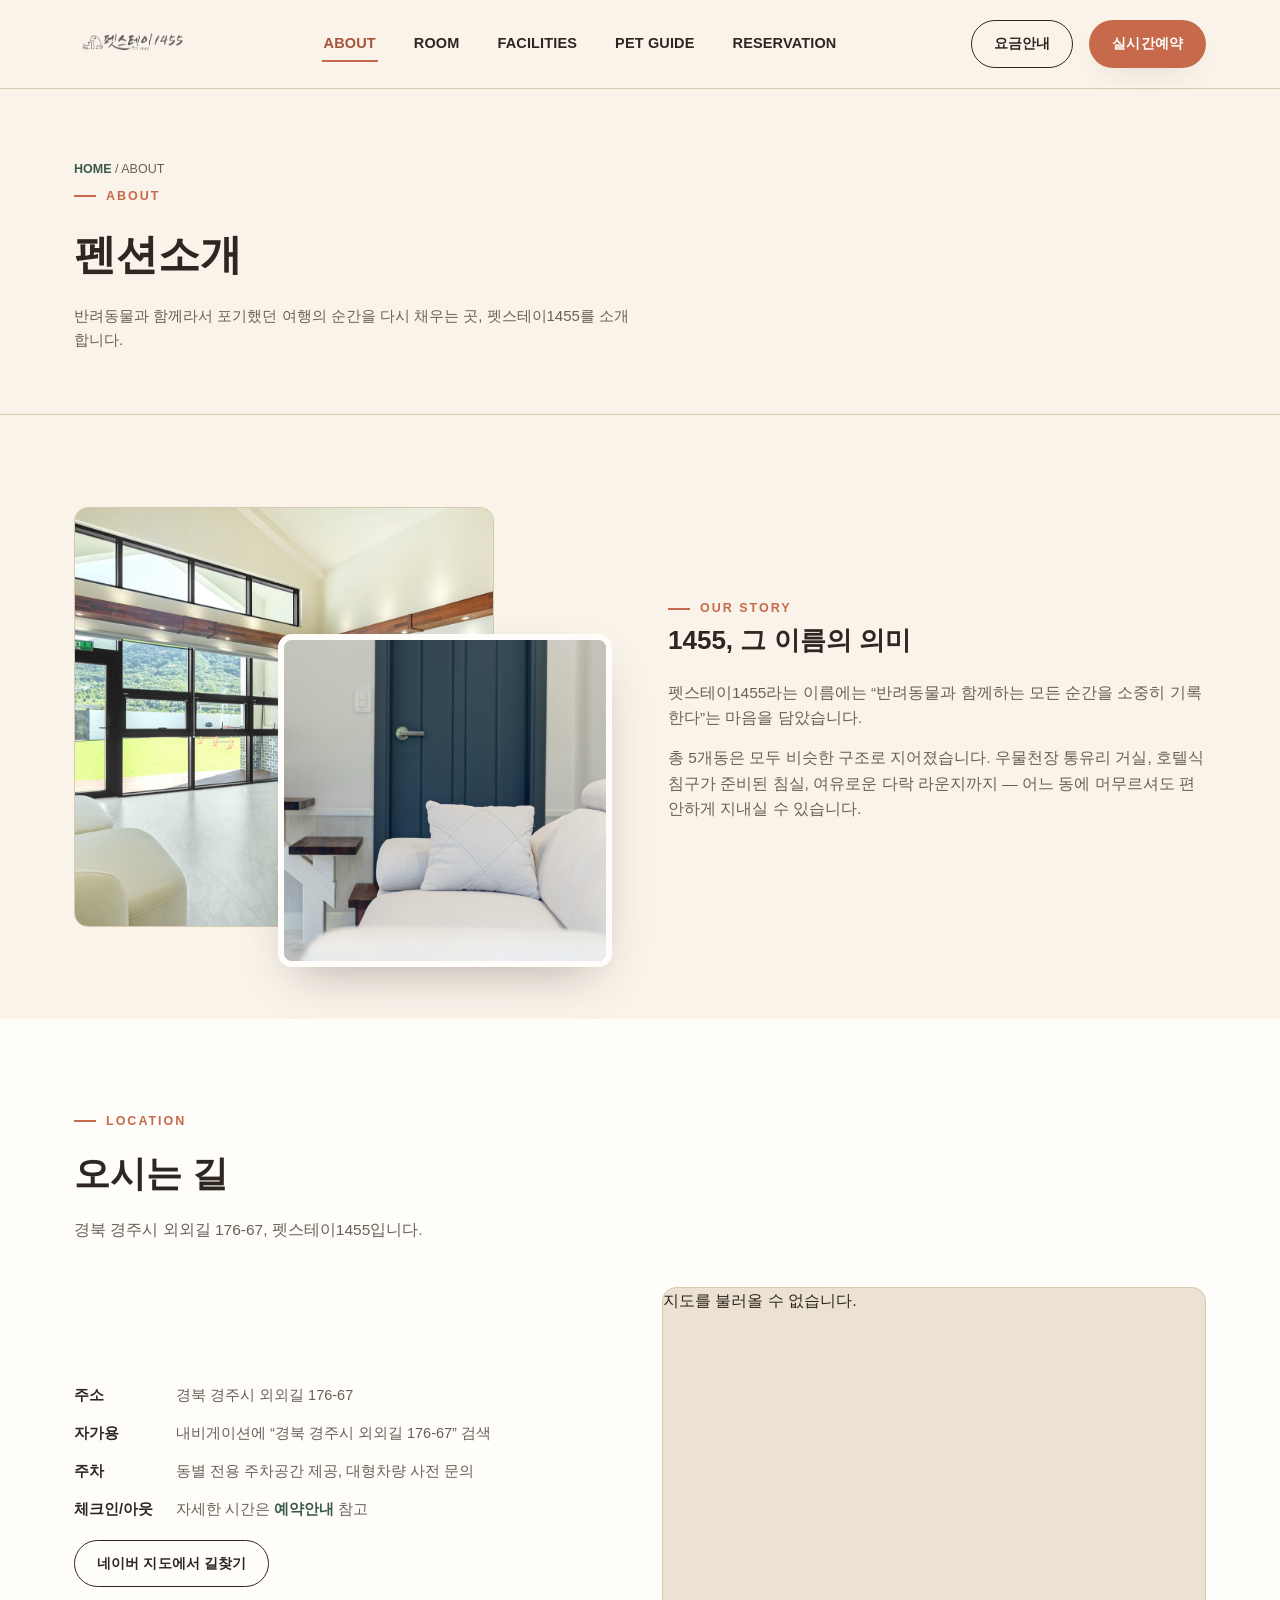
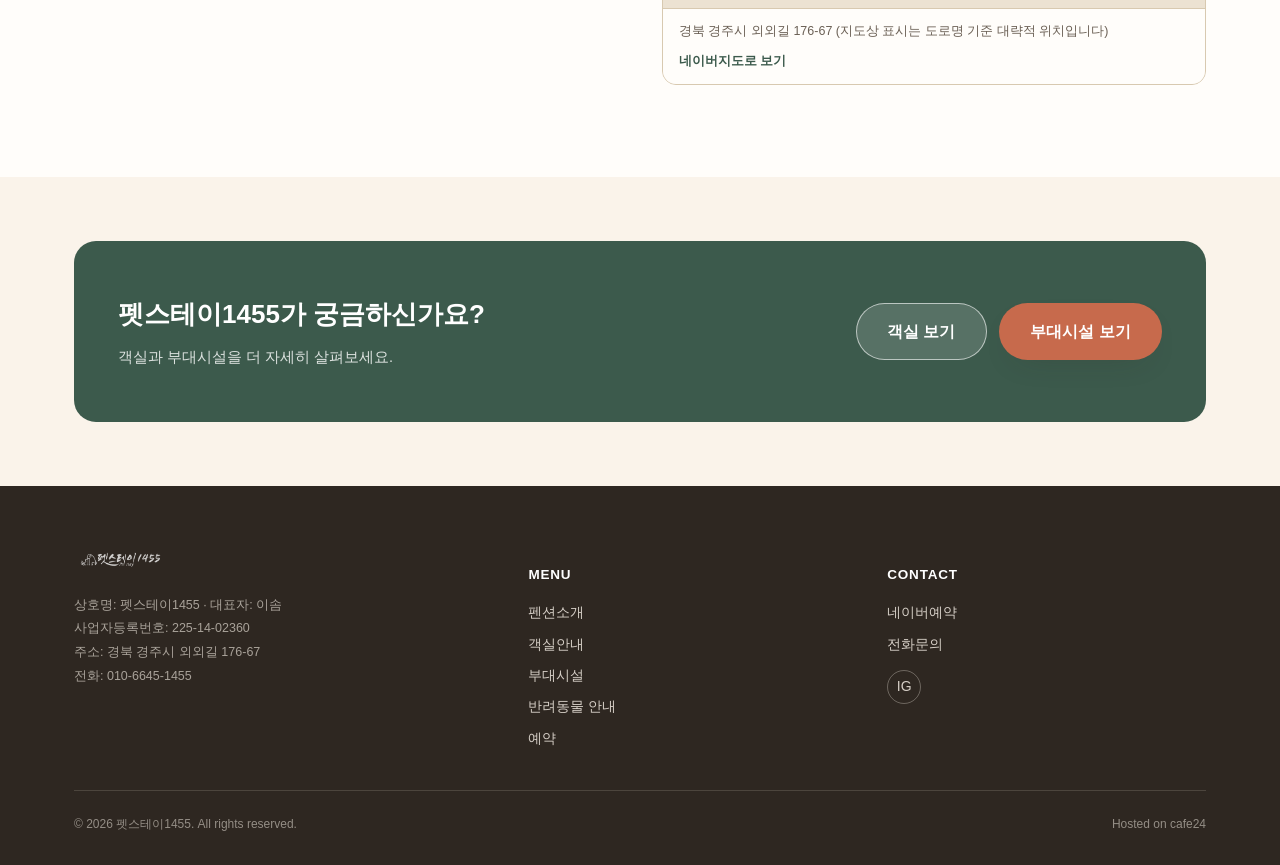
==== commit f89b7e59: "Wire up real Naver Maps using issued Client ID Replaced the OpenStreetMap iframe on index.html and a" ====
--- a/about.html
+++ b/about.html
@@ -76,7 +76,7 @@
           <a class="btn btn-outline" style="margin-top:18px;" href="https://map.naver.com/p/search/%EA%B2%BD%EB%B6%81%20%EA%B2%BD%EC%A3%BC%EC%8B%9C%20%EC%99%B8%EC%99%B8%EA%B8%B8%20176-67" target="_blank" rel="noopener">네이버 지도에서 길찾기</a>
         </div>
         <div class="map-embed">
-          <iframe src="https://www.openstreetmap.org/export/embed.html?bbox=129.167342%2C35.815226%2C129.179342%2C35.823226&amp;layer=mapnik&amp;marker=35.8192258%2C129.1733416" loading="lazy" referrerpolicy="no-referrer-when-downgrade" title="펫스테이1455 위치 지도"></iframe>
+          <div id="naverMap" class="map-canvas" role="img" aria-label="펫스테이1455 위치 지도"></div>
           <div class="map-embed-foot">
             <span>경북 경주시 외외길 176-67 (지도상 표시는 도로명 기준 대략적 위치입니다)</span>
             <a href="https://map.naver.com/p/search/%EA%B2%BD%EB%B6%81%20%EA%B2%BD%EC%A3%BC%EC%8B%9C%20%EC%99%B8%EC%99%B8%EA%B8%B8%20176-67" target="_blank" rel="noopener">네이버지도로 보기</a>
@@ -138,11 +138,13 @@
     </div>
     <div class="footer-bottom">
       <span>&copy; 2026 펫스테이1455. All rights reserved.</span>
-      <span>Hosted on cafe24</span>
+      <span id="secretCounterTrigger">Hosted on cafe24</span>
+      <span id="visitCounter" class="visit-counter"></span>
     </div>
   </div>
 </footer>
 
+<script src="https://openapi.map.naver.com/openapi/v3/maps.js?ncpKeyId=4bbe38cxpc"></script>
 <script src="js/main.js"></script>
 </body>
 </html>
--- a/css/style.css
+++ b/css/style.css
@@ -267,6 +267,11 @@
   width: 62%; position:absolute; right:0; bottom:-40px;
   box-shadow: var(--shadow-strong); border: 6px solid var(--paper);
 }
+/* 3-photo variant (hero shot on top, two accent shots below) */
+.intro-photos.triptych{ display:flex; flex-direction:column; gap:16px; }
+.intro-photos.triptych .ph{ position:static; width:100%; box-shadow:none; border:none; }
+.intro-photos.triptych .photo-duo{ display:flex; gap:16px; }
+.intro-photos.triptych .photo-duo .ph{ flex:1; }
 .intro-text h3{ font-size: 26px; margin-bottom: 18px; }
 .intro-text p{ color: var(--ink-soft); font-size: 15.5px; margin: 0 0 14px; }
 @media (max-width: 880px){
@@ -333,7 +338,8 @@
   overflow: hidden;
   background: var(--stone);
 }
-.map-embed iframe{
+.map-embed iframe,
+.map-embed .map-canvas{
   width: 100%;
   height: 320px;
   border: 0;
@@ -381,11 +387,28 @@
 .footer-grid ul a:hover{ color:#fff; }
 .footer-biz{ font-size:12.5px; line-height:1.9; color: rgba(250,243,234,0.6); }
 .footer-bottom{
+  position: relative;
   margin-top: 40px; padding-top: 24px;
   border-top: 1px solid rgba(250,243,234,0.14);
   display:flex; justify-content:space-between; flex-wrap:wrap; gap:10px;
   font-size: 12px; color: rgba(250,243,234,0.5);
 }
+.visit-counter{
+  display: none;
+  position: absolute;
+  right: 0;
+  bottom: calc(100% + 6px);
+  background: var(--paper);
+  color: var(--ink);
+  font-size: 11.5px;
+  font-weight: 600;
+  padding: 7px 14px;
+  border-radius: 8px;
+  box-shadow: var(--shadow-soft);
+  white-space: nowrap;
+  z-index: 5;
+}
+.visit-counter.visible{ display: inline-block; }
 .sns-row{ display:flex; gap:12px; }
 .sns-row a{
   width:34px; height:34px; border-radius:50%;
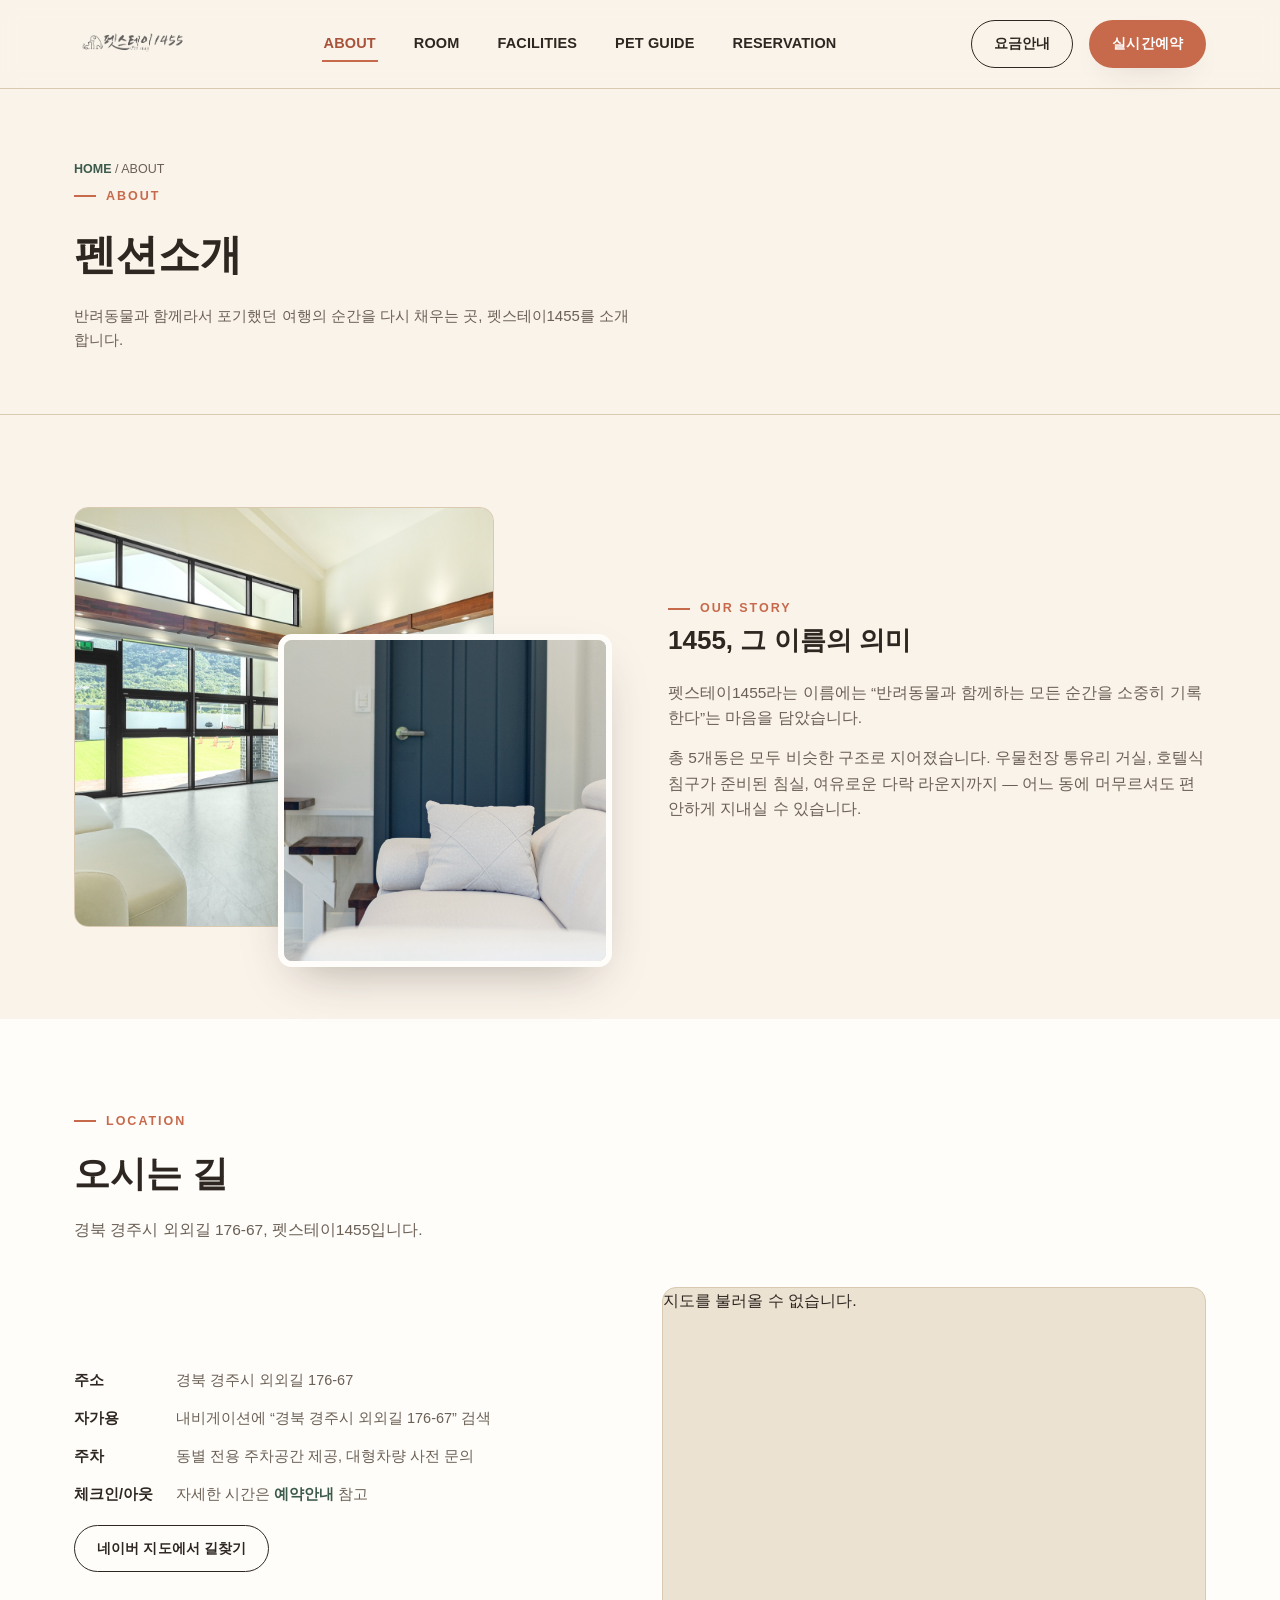
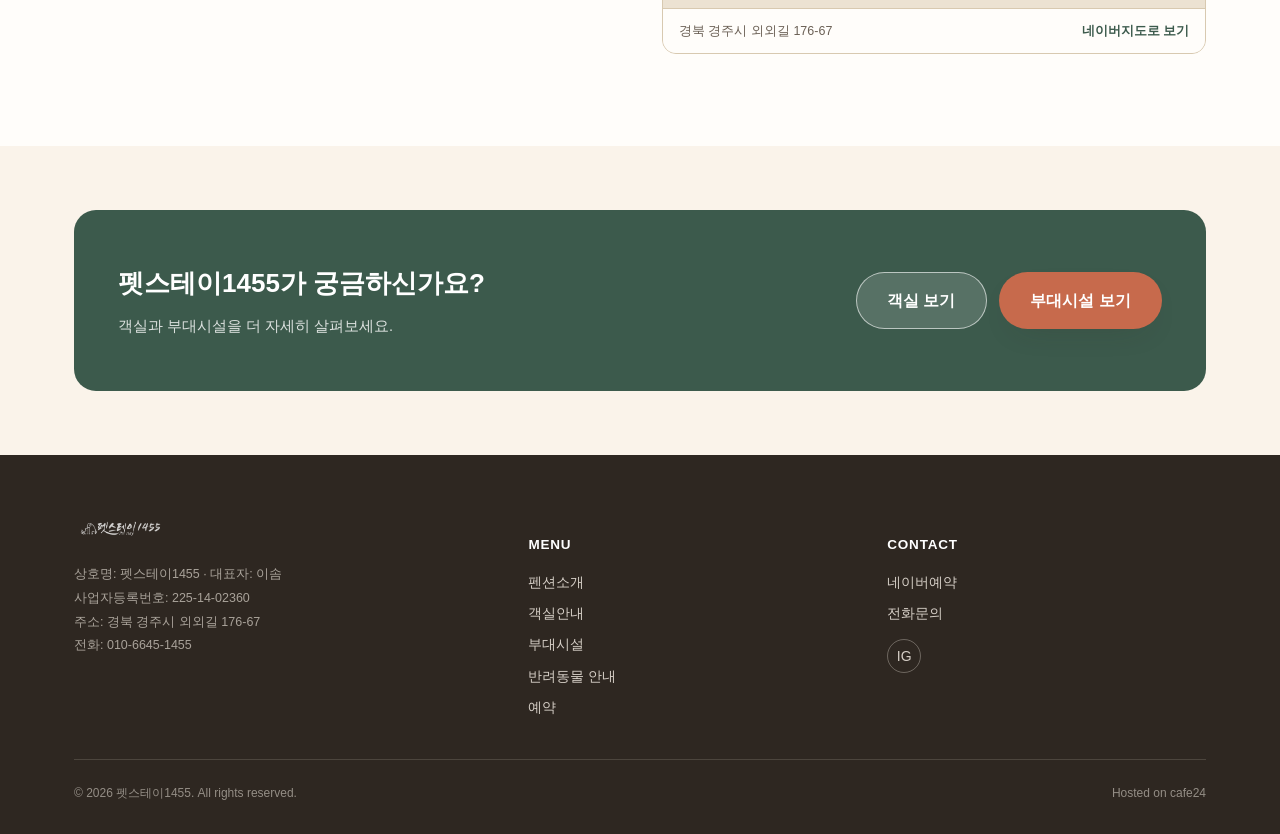
==== commit 8444baa0: "Pin the exact 펫스테이1455 location on the map Naver's own map already has a POI labeled "펫스테이1455" near" ====
--- a/about.html
+++ b/about.html
@@ -78,7 +78,7 @@
         <div class="map-embed">
           <div id="naverMap" class="map-canvas" role="img" aria-label="펫스테이1455 위치 지도"></div>
           <div class="map-embed-foot">
-            <span>경북 경주시 외외길 176-67 (지도상 표시는 도로명 기준 대략적 위치입니다)</span>
+            <span>경북 경주시 외외길 176-67</span>
             <a href="https://map.naver.com/p/search/%EA%B2%BD%EB%B6%81%20%EA%B2%BD%EC%A3%BC%EC%8B%9C%20%EC%99%B8%EC%99%B8%EA%B8%B8%20176-67" target="_blank" rel="noopener">네이버지도로 보기</a>
           </div>
         </div>
--- a/css/style.css
+++ b/css/style.css
@@ -262,16 +262,16 @@
   align-items:center;
 }
 .intro-photos{ position:relative; }
-.intro-photos .ph:first-child{ width: 78%; }
-.intro-photos .ph:last-child{
+.intro-photos > .ph:first-child{ width: 78%; }
+.intro-photos > .ph:last-child{
   width: 62%; position:absolute; right:0; bottom:-40px;
   box-shadow: var(--shadow-strong); border: 6px solid var(--paper);
 }
 /* 3-photo variant (hero shot on top, two accent shots below) */
 .intro-photos.triptych{ display:flex; flex-direction:column; gap:16px; }
-.intro-photos.triptych .ph{ position:static; width:100%; box-shadow:none; border:none; }
+.intro-photos.triptych > .ph:first-child{ width:100%; }
 .intro-photos.triptych .photo-duo{ display:flex; gap:16px; }
-.intro-photos.triptych .photo-duo .ph{ flex:1; }
+.intro-photos.triptych .photo-duo .ph{ flex:1; width:auto; }
 .intro-text h3{ font-size: 26px; margin-bottom: 18px; }
 .intro-text p{ color: var(--ink-soft); font-size: 15.5px; margin: 0 0 14px; }
 @media (max-width: 880px){
